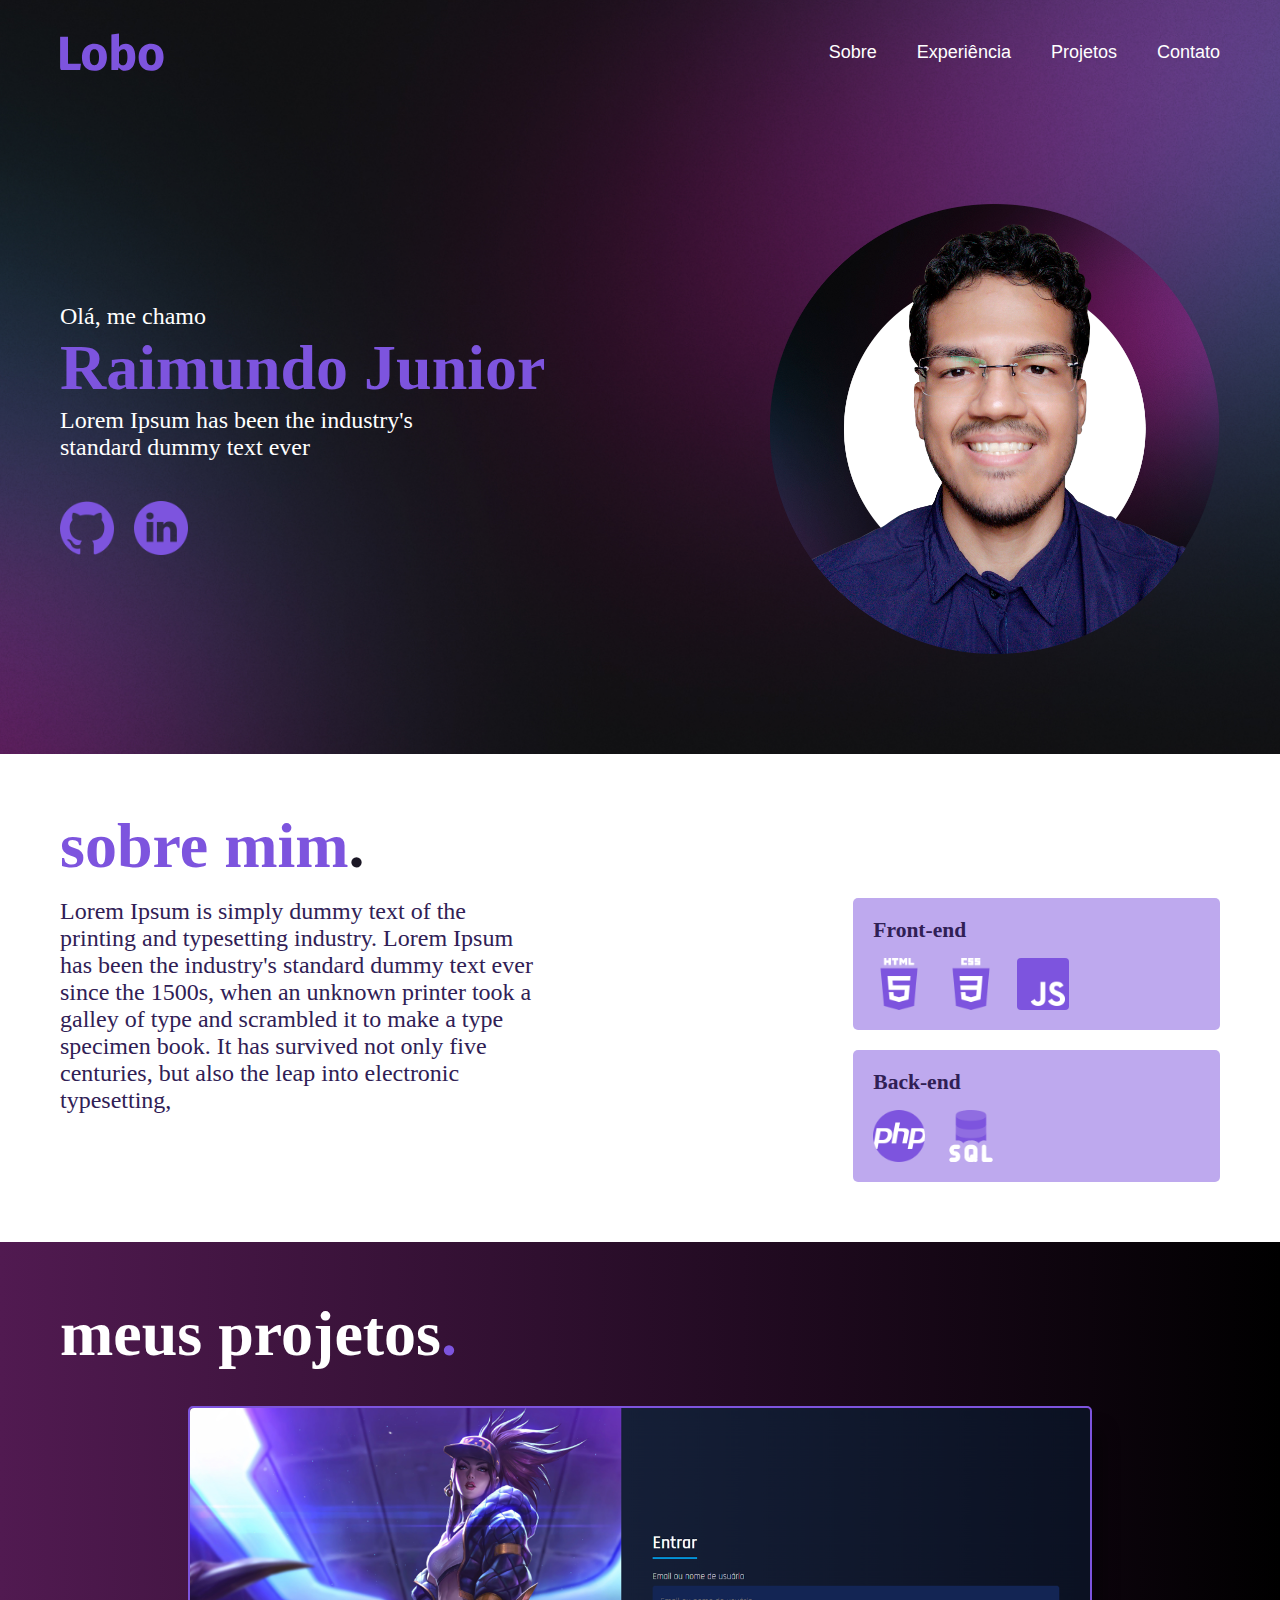
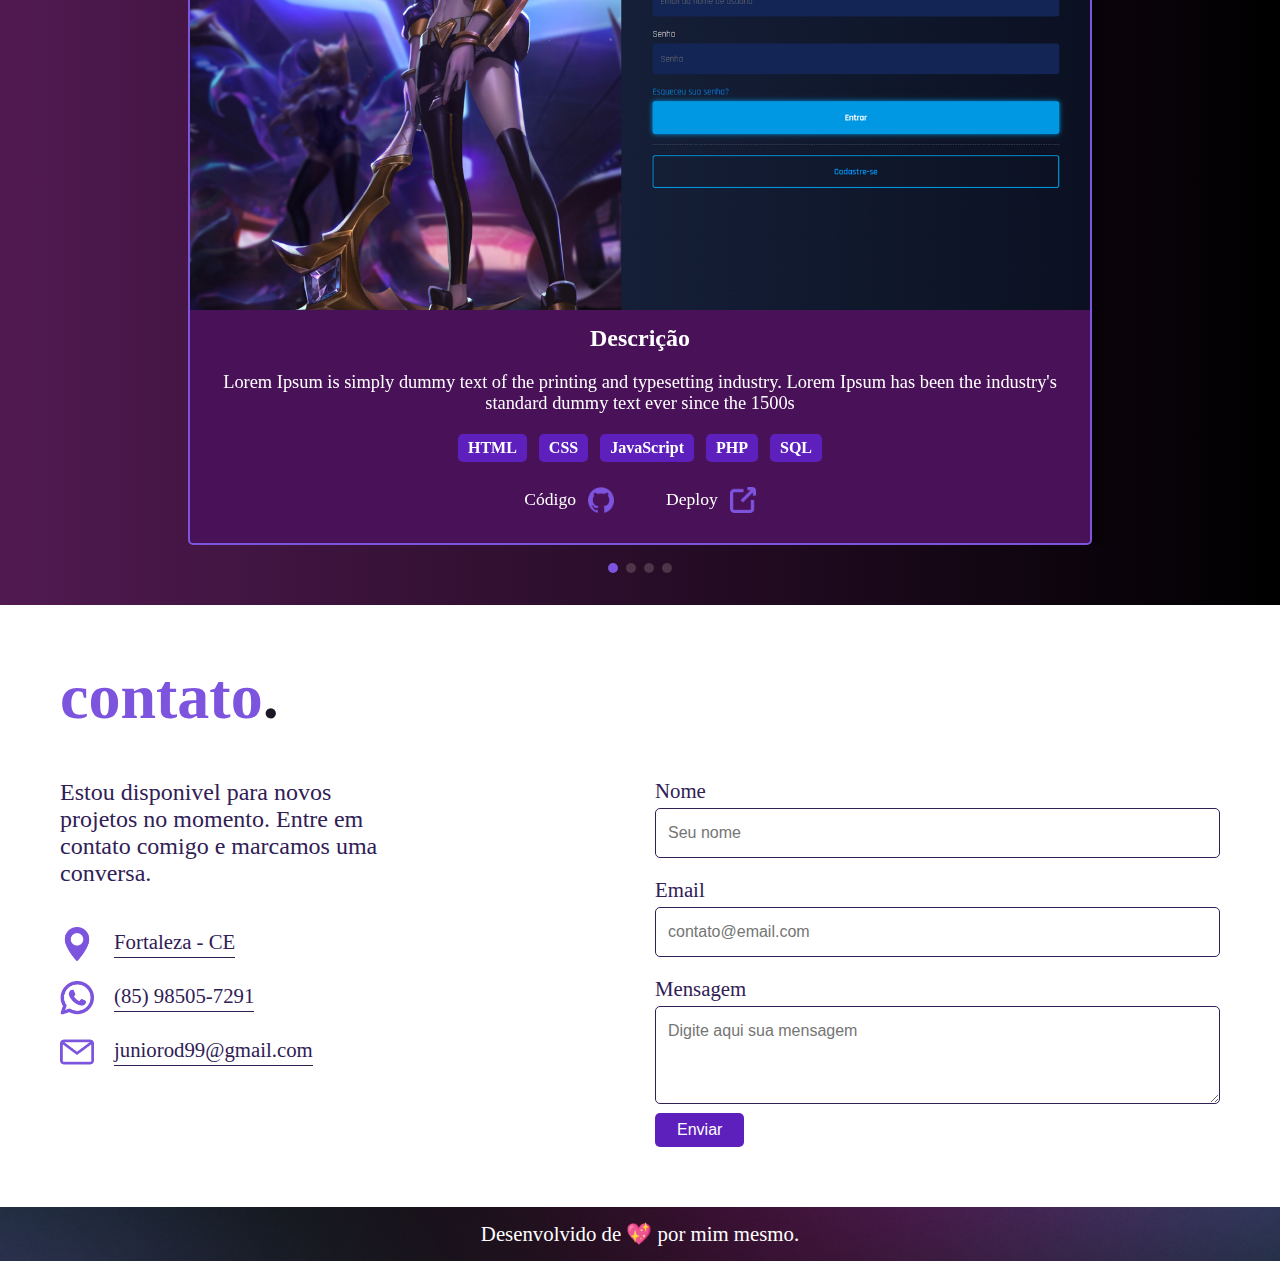
==== index.html @ 6e2a5b80 "Adicionado footer." ====
<!DOCTYPE html>
<html lang="pt-br">

<head>
  <meta charset="UTF-8">
  <meta name="viewport" content="width=device-width, initial-scale=1.0">
  <link rel="stylesheet" href="https://unicons.iconscout.com/release/v4.0.8/css/line.css">
  <link rel="stylesheet" href="./css/swiper-bundle.min.css">
  <!-- <link rel="stylesheet" href="https://cdn.jsdelivr.net/npm/swiper@10/swiper-bundle.min.css" /> -->

  <link rel="stylesheet" href="./css/style.css">
  <title>Portfólio - Raimundo Junior</title>
</head>

<body>
  <div class="bg">
    <header class="header-bg">
      <div class="header container">
        <a href="">
          <img src="./img/marca-roxo.svg" />
        </a>
        <nav aria-label="primaria">
          <ul class="header-menu">
            <li><a href="">Sobre</a></li>
            <li><a href="">Experiência</a></li>
            <li><a href="">Projetos</a></li>
            <li><a href="">Contato</a></li>
          </ul>
        </nav>
      </div>
    </header>

    <main class="introducao-bg">
      <div class="introducao container">
        <div class="introducao-conteudo">
          <div>
            <p class="introducao-p">Olá, me chamo</p>
            <h1 class="introducao-titulo">Raimundo Junior</h1>
            <p class="introducao-p">Lorem Ipsum has been the industry's standard dummy text ever </p>
          </div>
          <div>
            <ul class="introducao-icones">
              <li><a href=""><img src="./img/roxo/github.png"></a></li>
              <li><a href=""><img src="./img/roxo/linkedin.png"></a></li>
            </ul>
          </div>
        </div>
        <img class="introducao-foto" src="./img/perfil-roxo.png" alt="Foto Raimundo Junior">
      </div>
    </main>
  </div>

  <section class="sobre-bg">
    <div class="sobre container">

      <h2 class="sobre-titulo">sobre mim<span>.</span></h2>
      <div class="sobre-conteudo">
        <p class="sobre-texto">Lorem Ipsum is simply dummy text of the printing and typesetting industry. Lorem Ipsum has been the industry's standard dummy text ever since the 1500s, when an unknown printer took a galley of type and scrambled it to make a type specimen book. It has survived not only five centuries, but also the leap into electronic typesetting, </p>

        <ul class="sobre-tecnologias">
          <li class="tecnologia">
            <h3>Front-end</h3>
            <div class="tecnologia-icones">
              <img src="./img/roxo/html.png" alt="">
              <img src="./img/roxo/css.png" alt="">
              <img src="./img/roxo/js.png" alt="">

            </div>
          </li>

          <li class="tecnologia">
            <h3>Back-end</h3>
            <div class="tecnologia-icones">
              <img src="./img/roxo/php.png" alt="">
              <img src="./img/roxo/sql.png" alt="">
            </div>
          </li>
        </ul>
      </div>
    </div>
  </section>

  <section class="projetos-bg">
    <div class="projetos container">
      <h2 class="projetos-titulo">meus projetos<span>.</span></h2>

      <div class="card-container swiper">
        <div class="swiper-wrapper">
          <div class="card swiper-slide">
            <div class="border">
              <div class="projeto-imagem">
                <img src="./img/projetos/login2.png" alt="">
              </div>
              <div class="projeto-detalhes">
                <h3 class="projeto-descricao">Descrição</h3>
                <p class="projeto-texto">Lorem Ipsum is simply dummy text of the printing and typesetting industry. Lorem Ipsum has been the industry's standard dummy text ever since the 1500s</p>
                <div class="projeto-itens">
                  <ul class="projeto-tecnologias">
                    <li>HTML</li>
                    <li>CSS</li>
                    <li>JavaScript</li>
                    <li>PHP</li>
                    <li>SQL</li>
                  </ul>
                  <ul class="projeto-links">
                    <li><a href=""><span>Código</span><img src="./img/roxo/github.png" alt=""></a></li>
                    <li><a href=""><span>Deploy</span><img src="./img/roxo/link.png" alt=""></a></li>
                  </ul>
                </div>
              </div>
            </div>
          </div>
          <div class="card swiper-slide">
            <div class="border">
              <div class="projeto-imagem">
                <img src="./img/projetos/lista.png" alt="">
              </div>
              <div class="projeto-detalhes">
                <h3 class="projeto-descricao">Descrição</h3>
                <p class="projeto-texto">Lorem Ipsum is simply dummy text of the printing and typesetting industry. Lorem Ipsum has been the industry's standard dummy text ever since the 1500s</p>
                <div class="projeto-itens">
                  <ul class="projeto-tecnologias">
                    <li>HTML</li>
                    <li>CSS</li>
                    <li>JavaScript</li>
                    <li>PHP</li>
                    <li>SQL</li>
                  </ul>
                  <ul class="projeto-links">
                    <li><a href=""><span>Código</span><img src="./img/roxo/github.png" alt=""></a></li>
                    <li><a href=""><span>Deploy</span><img src="./img/roxo/link.png" alt=""></a></li>
                  </ul>
                </div>
              </div>
            </div>
          </div>
          <div class="card swiper-slide">
            <div class="border">
              <div class="projeto-imagem">
                <img src="./img/projetos/perfil.png" alt="">
              </div>
              <div class="projeto-detalhes">
                <h3 class="projeto-descricao">Descrição</h3>
                <p class="projeto-texto">Lorem Ipsum is simply dummy text of the printing and typesetting industry. Lorem Ipsum has been the industry's standard dummy text ever since the 1500s</p>
                <div class="projeto-itens">
                  <ul class="projeto-tecnologias">
                    <li>HTML</li>
                    <li>CSS</li>
                    <li>JavaScript</li>
                    <li>PHP</li>
                    <li>SQL</li>
                  </ul>
                  <ul class="projeto-links">
                    <li><a href=""><span>Código</span><img src="./img/roxo/github.png" alt=""></a></li>
                    <li><a href=""><span>Deploy</span><img src="./img/roxo/link.png" alt=""></a></li>
                  </ul>
                </div>
              </div>
            </div>
          </div>
          <div class="card swiper-slide">
            <div class="border">
              <div class="projeto-imagem">
                <img src="./img/projetos/login2.png" alt="">
              </div>
              <div class="projeto-detalhes">
                <h3 class="projeto-descricao">Descrição</h3>
                <p class="projeto-texto">Lorem Ipsum is simply dummy text of the printing and typesetting industry. Lorem Ipsum has been the industry's standard dummy text ever since the 1500s</p>
                <div class="projeto-itens">
                  <ul class="projeto-tecnologias">
                    <li>HTML</li>
                    <li>CSS</li>
                    <li>JavaScript</li>
                    <li>PHP</li>
                    <li>SQL</li>
                  </ul>
                  <ul class="projeto-links">
                    <li><a href=""><span>Código</span><img src="./img/roxo/github.png" alt=""></a></li>
                    <li><a href=""><span>Deploy</span><img src="./img/roxo/link.png" alt=""></a></li>
                  </ul>
                </div>
              </div>
            </div>
          </div>
        </div>

        <div class="swiper-pagination"></div>
        <div class="swiper-button-prev">
          <i class="uil uil-angle-left-b swiper-icon"></i>
        </div>
        <div class="swiper-button-next">
          <i class="uil uil-angle-right-b swiper-icon"></i>
        </div>
      </div>
    </div>
  </section>

  <section class="contato-bg">
    <div class="contato container">
      <h2 class="contato-titulo col-2">contato<span>.</span></h2>
      <div class="contato-info">
        <p class="contato-texto">Estou disponivel para novos projetos no momento. Entre em contato comigo e marcamos uma conversa.</p>

        <ul class="contato-lista">
          <li><img src="./img/roxo/pin.png" alt=""><span>Fortaleza - CE</span></li>
          <li><img src="./img/roxo/whatsapp.png" alt=""><span>(85) 98505-7291</span></li>
          <li><img src="./img/roxo/email.png" alt=""><span>juniorod99@gmail.com</span></li>
        </ul>
      </div>
      <div class="contato-form">
        <form class="form" action="">
          <div>
            <label for="nome">Nome</label>
            <input type="text" name="nome" id="nome" placeholder="Seu nome">
          </div>
          <div>
            <label for="email">Email</label>
            <input type="text" name="email" id="email" placeholder="contato@email.com">
          </div>
          <div>
            <label for="mensagem">Mensagem</label>
            <textarea rows="3" type="text" name="mensagem" id="mensagem" placeholder="Digite aqui sua mensagem"></textarea>
          </div>
          <button class="botao">Enviar <i class="button-icon uil uil-arrow-right"></i></button>
        </form>
      </div>
    </div>
  </section>

  <footer class="bg">
    <section class="footer container">
      <p>Desenvolvido de 💖 por mim mesmo.</p>
    </section>

  </footer>

  <!-- <script src="./js/swiper-bundle.min.js"></script> -->
  <script src="https://cdn.jsdelivr.net/npm/swiper@10/swiper-bundle.min.js"></script>
  <script src="./js/script.js"></script>
</body>

</html>
---- css/style.css ----
/* Global */
@import "./global.css";

/* Utilidades */
@import "./componentes.css";

/* Header */
@import "./header.css";

/* Introducao */
@import "./introducao.css";

/* Sobre */
@import "./sobre.css";

/* Projetos */
@import "./projetos.css";

/* Experiencia */
@import "./experiencia.css";

/* Contato */
@import "./contato.css";

/* Footer */
@import "./footer.css";
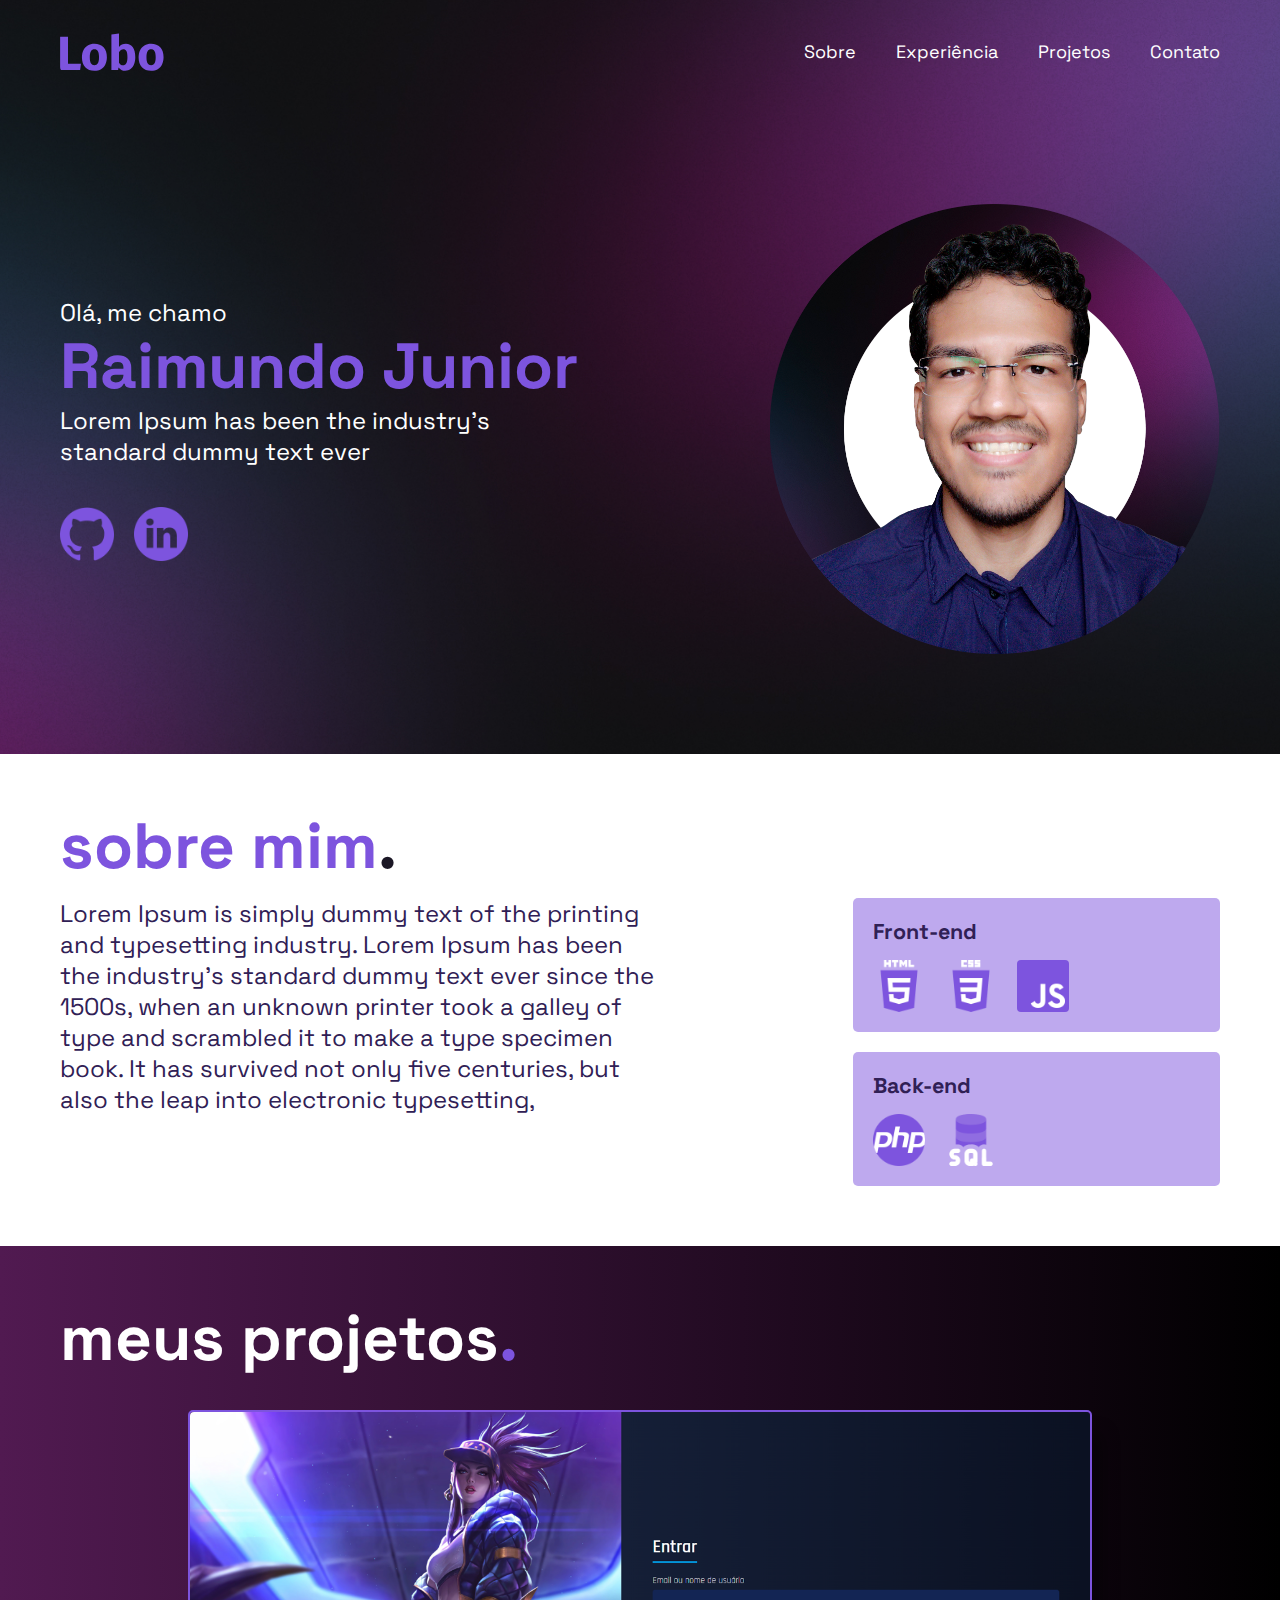
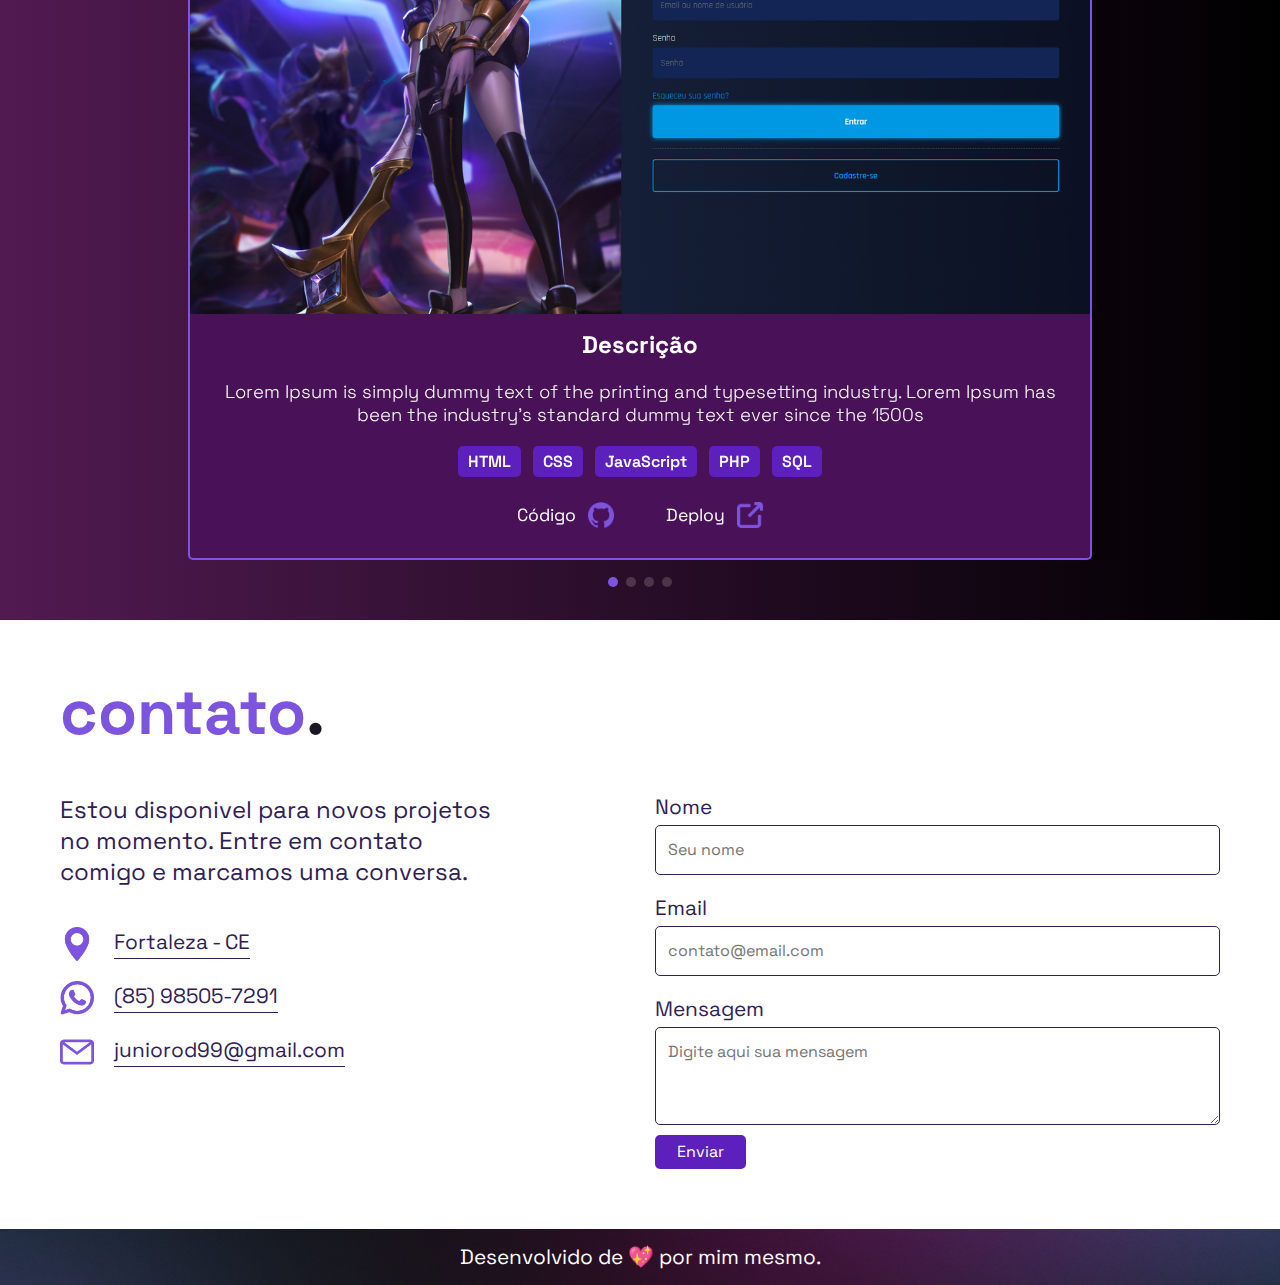
==== commit 06cf9389: "Adicionando fonte." ====
--- a/index.html
+++ b/index.html
@@ -4,6 +4,9 @@
 <head>
   <meta charset="UTF-8">
   <meta name="viewport" content="width=device-width, initial-scale=1.0">
+  <link rel="preconnect" href="https://fonts.googleapis.com">
+  <link rel="preconnect" href="https://fonts.gstatic.com" crossorigin>
+  <link href="https://fonts.googleapis.com/css2?family=Space+Grotesk:wght@400;600&display=swap" rel="stylesheet">
   <link rel="stylesheet" href="https://unicons.iconscout.com/release/v4.0.8/css/line.css">
   <link rel="stylesheet" href="./css/swiper-bundle.min.css">
   <!-- <link rel="stylesheet" href="https://cdn.jsdelivr.net/npm/swiper@10/swiper-bundle.min.css" /> -->
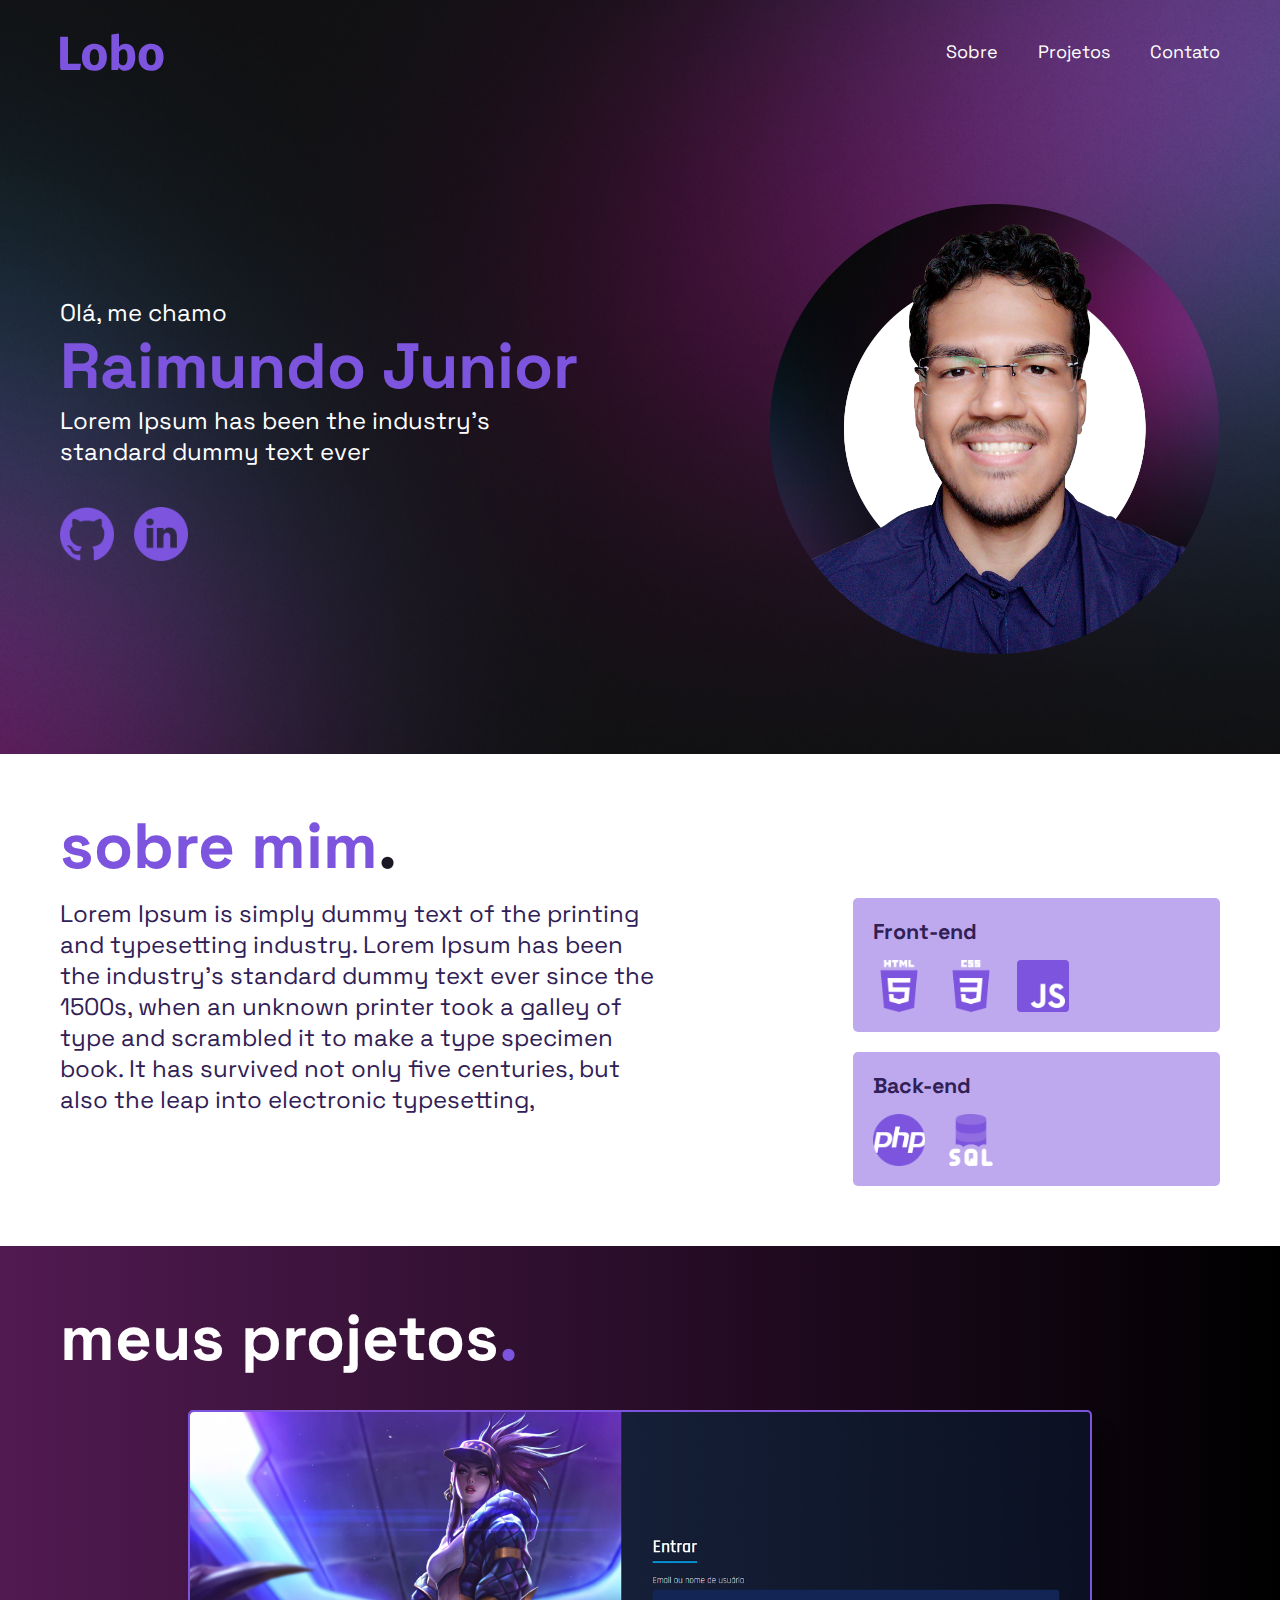
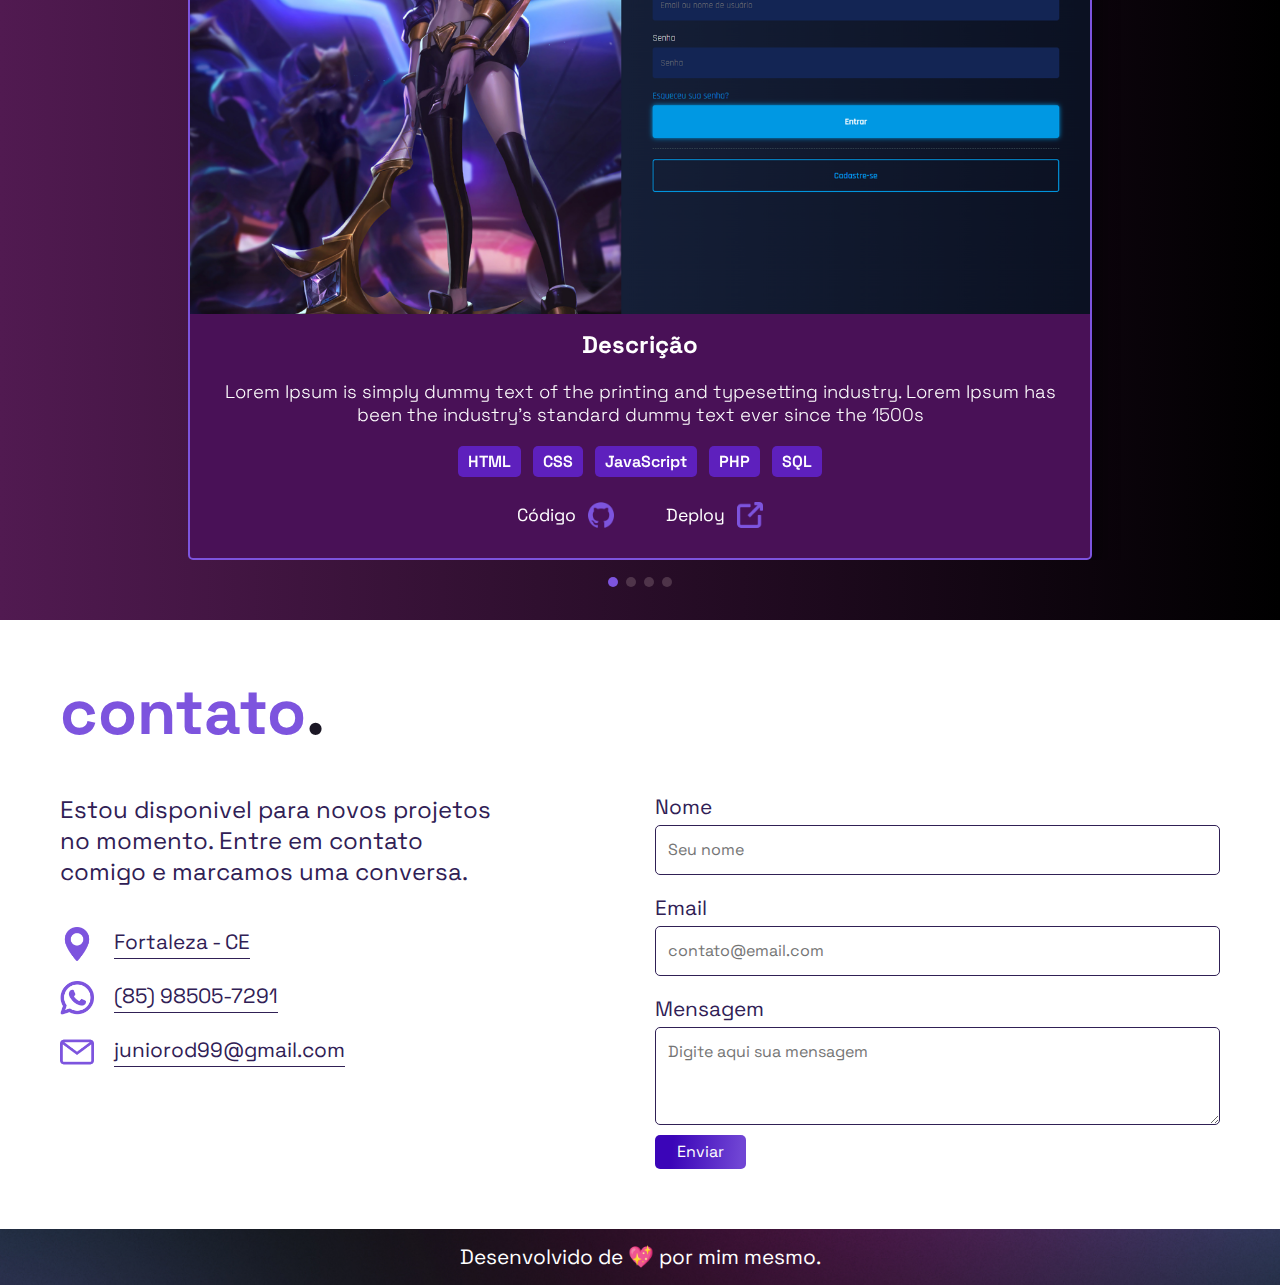
==== commit b89f67e9: "Adicionado menu mobile." ====
--- a/index.html
+++ b/index.html
@@ -22,10 +22,12 @@
         <a href="">
           <img src="./img/marca-roxo.svg" />
         </a>
-        <nav aria-label="primaria">
-          <ul class="header-menu">
+        <nav id="nav" aria-label="primaria">
+          <button aria-label="Abrir Menu" id="btn-mobile" aria-haspopup="true" aria-controls="header-menu" aria-expanded="false">
+            <span id="hamburguer"></span>
+          </button>
+          <ul class="header-menu" role="menu">
             <li><a href="">Sobre</a></li>
-            <li><a href="">Experiência</a></li>
             <li><a href="">Projetos</a></li>
             <li><a href="">Contato</a></li>
           </ul>
@@ -240,6 +242,7 @@
   <!-- <script src="./js/swiper-bundle.min.js"></script> -->
   <script src="https://cdn.jsdelivr.net/npm/swiper@10/swiper-bundle.min.js"></script>
   <script src="./js/script.js"></script>
+  <script src="./js/menu.js"></script>
 </body>
 
 </html>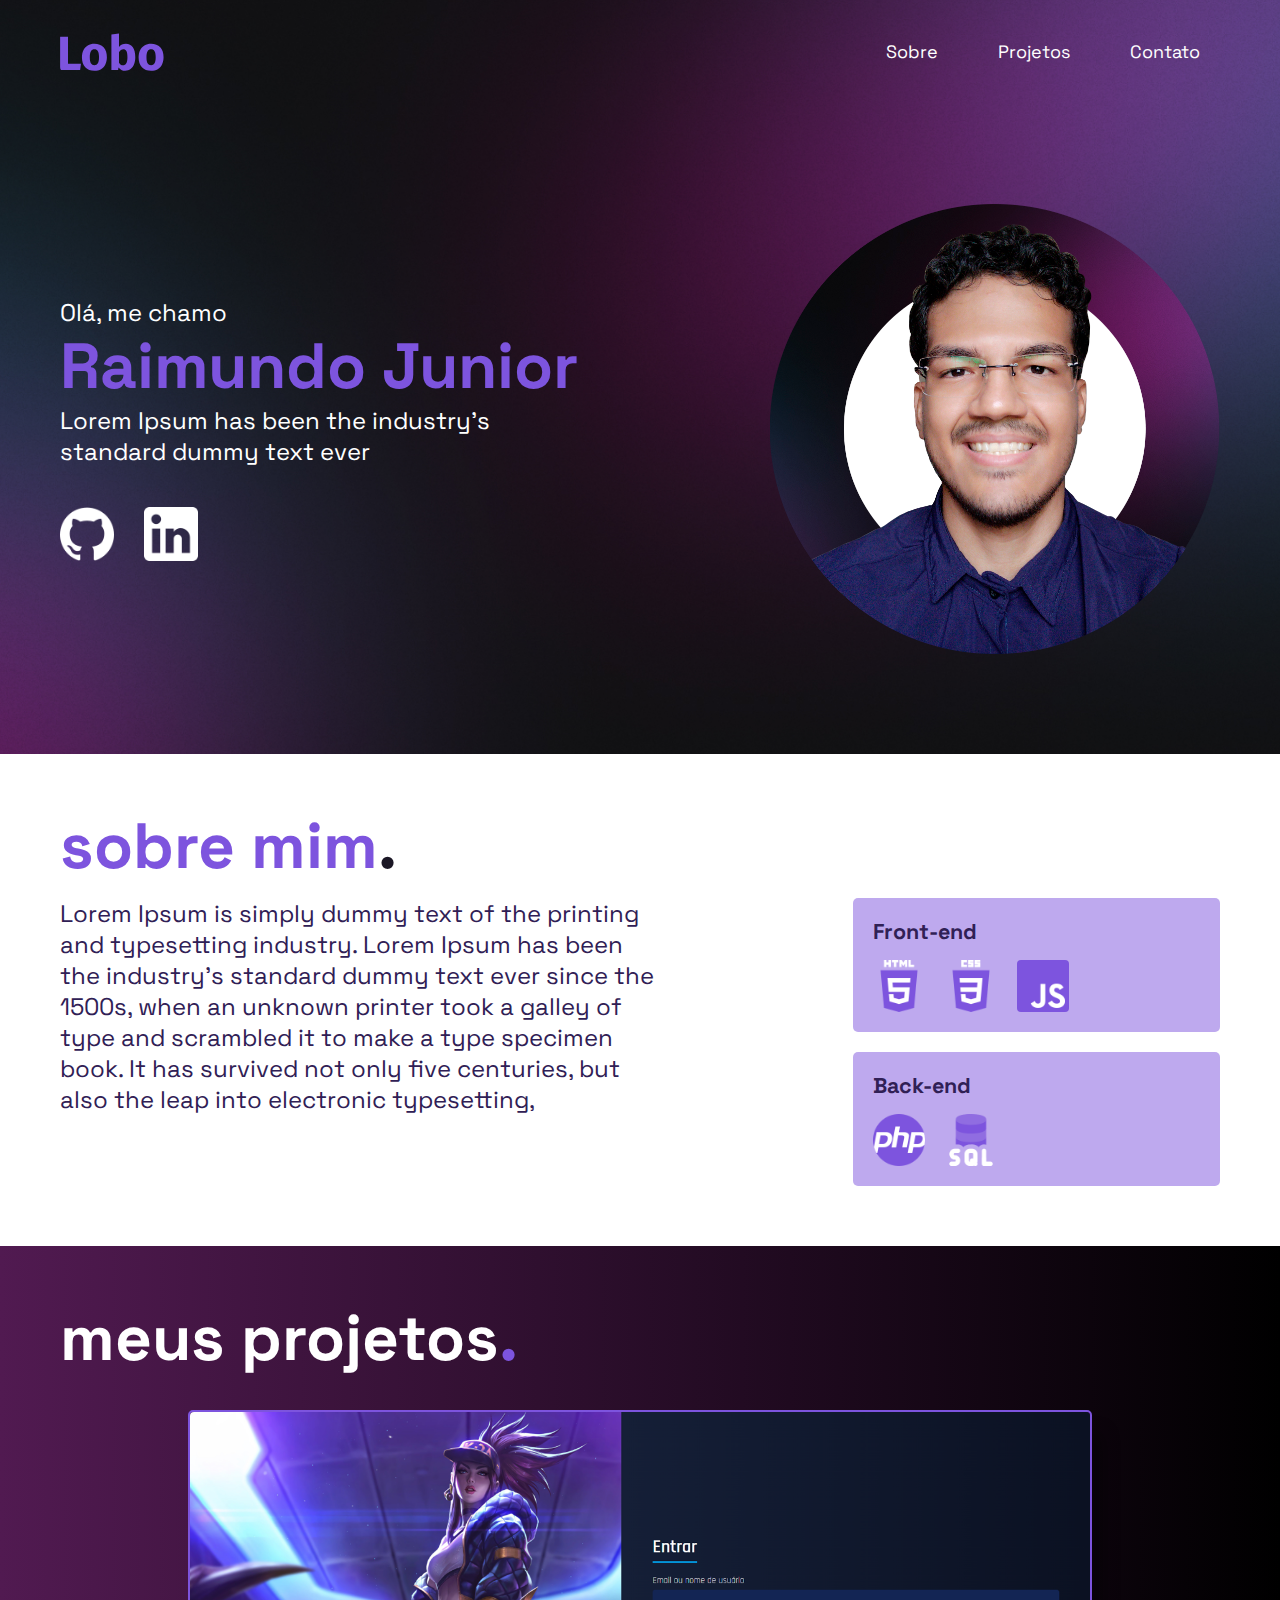
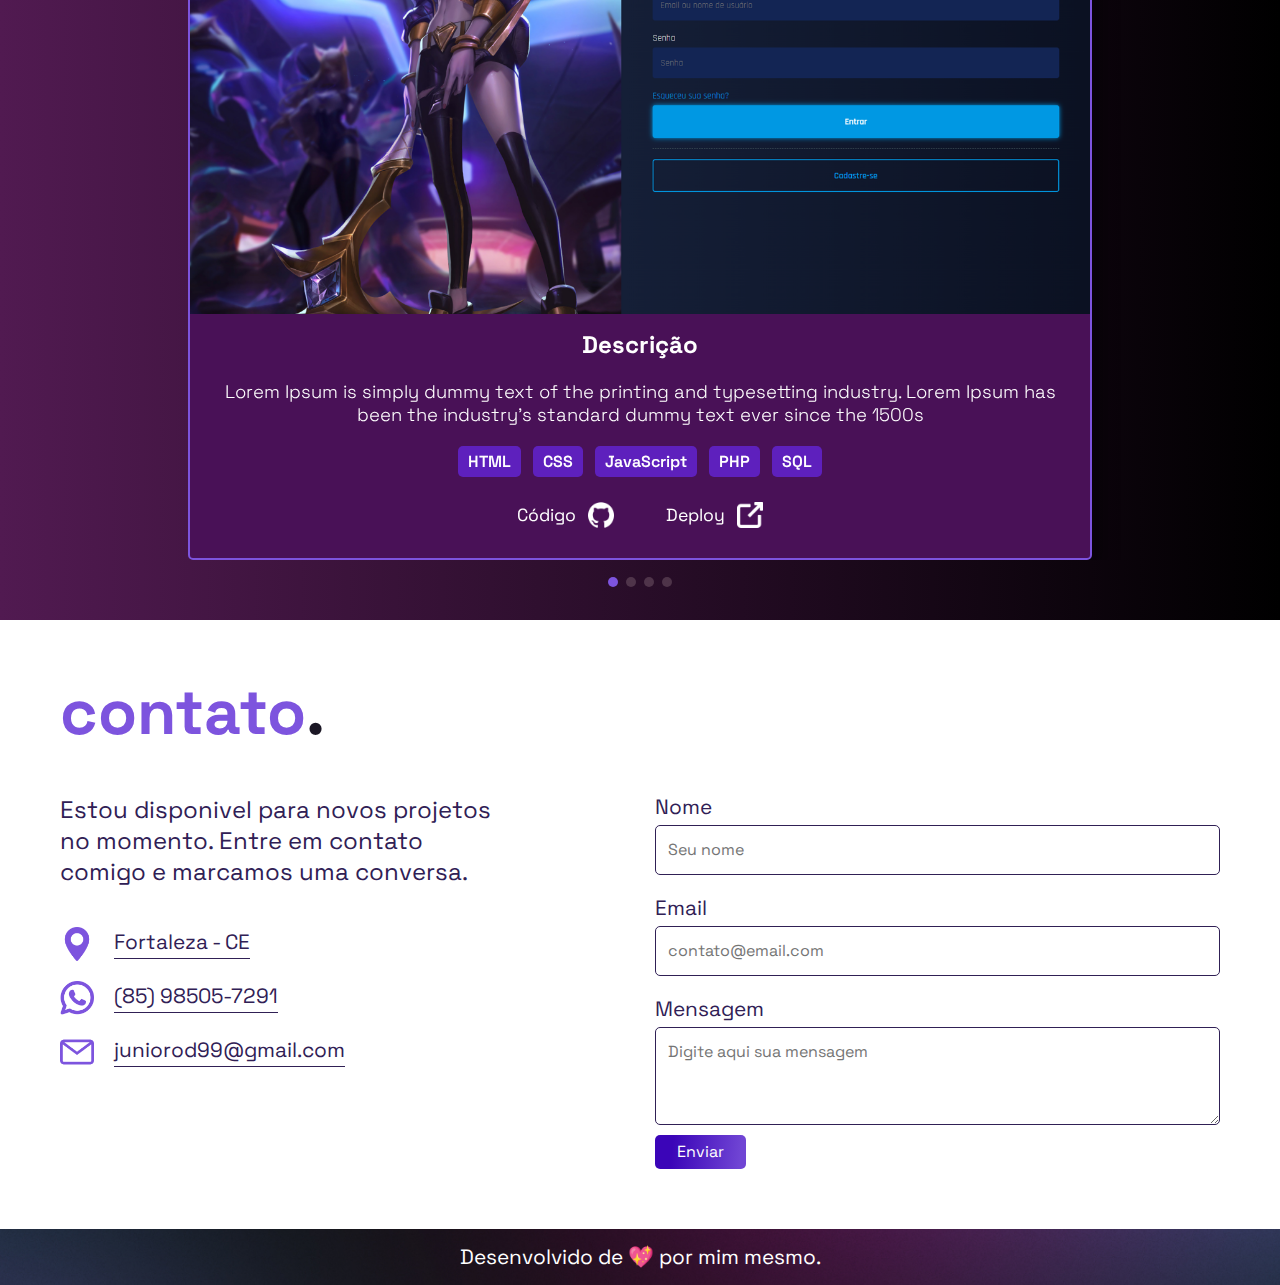
==== commit 7f21e821: "Formulario de contato funcionando." ====
--- a/index.html
+++ b/index.html
@@ -4,10 +4,12 @@
 <head>
   <meta charset="UTF-8">
   <meta name="viewport" content="width=device-width, initial-scale=1.0">
+  <meta name="description" content="Desenvolvedor Front End. Localizado em Fortaleza - Ceará">
   <link rel="preconnect" href="https://fonts.googleapis.com">
   <link rel="preconnect" href="https://fonts.gstatic.com" crossorigin>
   <link href="https://fonts.googleapis.com/css2?family=Space+Grotesk:wght@400;600&display=swap" rel="stylesheet">
   <link rel="stylesheet" href="https://unicons.iconscout.com/release/v4.0.8/css/line.css">
+  <link rel="stylesheet" href="https://cdnjs.cloudflare.com/ajax/libs/animate.css/4.1.1/animate.min.css" />
   <link rel="stylesheet" href="./css/swiper-bundle.min.css">
   <!-- <link rel="stylesheet" href="https://cdn.jsdelivr.net/npm/swiper@10/swiper-bundle.min.css" /> -->
 
@@ -16,20 +18,22 @@
 </head>
 
 <body>
+  <button id="back-to-top"><i class="uil uil-arrow-circle-up"></i></button>
+
   <div class="bg">
     <header class="header-bg">
       <div class="header container">
-        <a href="">
-          <img src="./img/marca-roxo.svg" />
+        <a href="#">
+          <img src="./img/marca-roxo.svg" alt="Logo" />
         </a>
         <nav id="nav" aria-label="primaria">
           <button aria-label="Abrir Menu" id="btn-mobile" aria-haspopup="true" aria-controls="header-menu" aria-expanded="false">
             <span id="hamburguer"></span>
           </button>
           <ul class="header-menu" role="menu">
-            <li><a href="">Sobre</a></li>
-            <li><a href="">Projetos</a></li>
-            <li><a href="">Contato</a></li>
+            <li><a href="#sobre">Sobre</a></li>
+            <li><a href="#projetos">Projetos</a></li>
+            <li><a href="#contato">Contato</a></li>
           </ul>
         </nav>
       </div>
@@ -39,23 +43,25 @@
       <div class="introducao container">
         <div class="introducao-conteudo">
           <div>
-            <p class="introducao-p">Olá, me chamo</p>
-            <h1 class="introducao-titulo">Raimundo Junior</h1>
-            <p class="introducao-p">Lorem Ipsum has been the industry's standard dummy text ever </p>
+            <p class="introducao-p animate__animated animate__fadeInLeft">Olá, me chamo</p>
+            <h1 class="introducao-titulo animate__animated animate__fadeInLeft animate__delay-2s">Raimundo Junior</h1>
+            <p class="introducao-p animate__animated animate__fadeInLeft animate__delay-4s">Lorem Ipsum has been the industry's standard dummy text ever </p>
           </div>
           <div>
             <ul class="introducao-icones">
-              <li><a href=""><img src="./img/roxo/github.png"></a></li>
-              <li><a href=""><img src="./img/roxo/linkedin.png"></a></li>
+              <li><a href="https://github.com/juniorod99" target="_blank"><img src="./img/sociais/github.png" alt="Github"></a></li>
+              <li><a href="https://www.linkedin.com/in/raimundojunior99/" target="_blank"><img src="./img/sociais/linkedin-quad.png" alt="LinkedIn"></a></li>
             </ul>
           </div>
         </div>
-        <img class="introducao-foto" src="./img/perfil-roxo.png" alt="Foto Raimundo Junior">
+        <div>
+          <img class="introducao-foto introducao-p animate__animated animate__fadeInRight animate__delay-2s" src="./img/perfil-roxo.png" alt="Foto Raimundo Junior">
+        </div>
       </div>
     </main>
   </div>
 
-  <section class="sobre-bg">
+  <section id="sobre" class="sobre-bg">
     <div class="sobre container">
 
       <h2 class="sobre-titulo">sobre mim<span>.</span></h2>
@@ -85,7 +91,7 @@
     </div>
   </section>
 
-  <section class="projetos-bg">
+  <section id="projetos" class="projetos-bg">
     <div class="projetos container">
       <h2 class="projetos-titulo">meus projetos<span>.</span></h2>
 
@@ -108,8 +114,8 @@
                     <li>SQL</li>
                   </ul>
                   <ul class="projeto-links">
-                    <li><a href=""><span>Código</span><img src="./img/roxo/github.png" alt=""></a></li>
-                    <li><a href=""><span>Deploy</span><img src="./img/roxo/link.png" alt=""></a></li>
+                    <li><a href="#"><span>Código</span><img src="./img/sociais/github.png" alt=""></a></li>
+                    <li><a href="#"><span>Deploy</span><img src="./img/roxo/link-branco.png" alt=""></a></li>
                   </ul>
                 </div>
               </div>
@@ -132,8 +138,8 @@
                     <li>SQL</li>
                   </ul>
                   <ul class="projeto-links">
-                    <li><a href=""><span>Código</span><img src="./img/roxo/github.png" alt=""></a></li>
-                    <li><a href=""><span>Deploy</span><img src="./img/roxo/link.png" alt=""></a></li>
+                    <li><a href="#"><span>Código</span><img src="./img/sociais/github.png" alt=""></a></li>
+                    <li><a href="#"><span>Deploy</span><img src="./img/roxo/link-branco.png" alt=""></a></li>
                   </ul>
                 </div>
               </div>
@@ -156,8 +162,8 @@
                     <li>SQL</li>
                   </ul>
                   <ul class="projeto-links">
-                    <li><a href=""><span>Código</span><img src="./img/roxo/github.png" alt=""></a></li>
-                    <li><a href=""><span>Deploy</span><img src="./img/roxo/link.png" alt=""></a></li>
+                    <li><a href="#"><span>Código</span><img src="./img/sociais/github.png" alt=""></a></li>
+                    <li><a href="#"><span>Deploy</span><img src="./img/roxo/link-branco.png" alt=""></a></li>
                   </ul>
                 </div>
               </div>
@@ -180,8 +186,8 @@
                     <li>SQL</li>
                   </ul>
                   <ul class="projeto-links">
-                    <li><a href=""><span>Código</span><img src="./img/roxo/github.png" alt=""></a></li>
-                    <li><a href=""><span>Deploy</span><img src="./img/roxo/link.png" alt=""></a></li>
+                    <li><a href="#"><span>Código</span><img src="./img/sociais/github.png" alt=""></a></li>
+                    <li><a href="#"><span>Deploy</span><img src="./img/roxo/link-branco.png" alt=""></a></li>
                   </ul>
                 </div>
               </div>
@@ -200,7 +206,7 @@
     </div>
   </section>
 
-  <section class="contato-bg">
+  <section id="contato" class="contato-bg">
     <div class="contato container">
       <h2 class="contato-titulo col-2">contato<span>.</span></h2>
       <div class="contato-info">
@@ -213,18 +219,19 @@
         </ul>
       </div>
       <div class="contato-form">
-        <form class="form" action="">
+        <form class="form" action="https://formsubmit.co/juniorod99@gmail.com" method="POST">
+          <input type="hidden" name="_next" value="http://127.0.0.1:5500/thanks.html">
           <div>
             <label for="nome">Nome</label>
-            <input type="text" name="nome" id="nome" placeholder="Seu nome">
+            <input type="text" name="nome" id="nome" placeholder="Seu nome" required>
           </div>
           <div>
             <label for="email">Email</label>
-            <input type="text" name="email" id="email" placeholder="contato@email.com">
+            <input type="text" name="email" id="email" placeholder="contato@email.com" required>
           </div>
           <div>
             <label for="mensagem">Mensagem</label>
-            <textarea rows="3" type="text" name="mensagem" id="mensagem" placeholder="Digite aqui sua mensagem"></textarea>
+            <textarea rows="3" type="text" name="mensagem" id="mensagem" placeholder="Digite aqui sua mensagem" required></textarea>
           </div>
           <button class="botao">Enviar <i class="button-icon uil uil-arrow-right"></i></button>
         </form>
@@ -243,6 +250,7 @@
   <script src="https://cdn.jsdelivr.net/npm/swiper@10/swiper-bundle.min.js"></script>
   <script src="./js/script.js"></script>
   <script src="./js/menu.js"></script>
+  <script src="./js/backButton.js"></script>
 </body>
 
 </html>--- a/css/style.css
+++ b/css/style.css
@@ -24,3 +24,6 @@
 
 /* Footer */
 @import "./footer.css";
+
+/* Página Agradecimento */
+@import "./agradecimento.css";
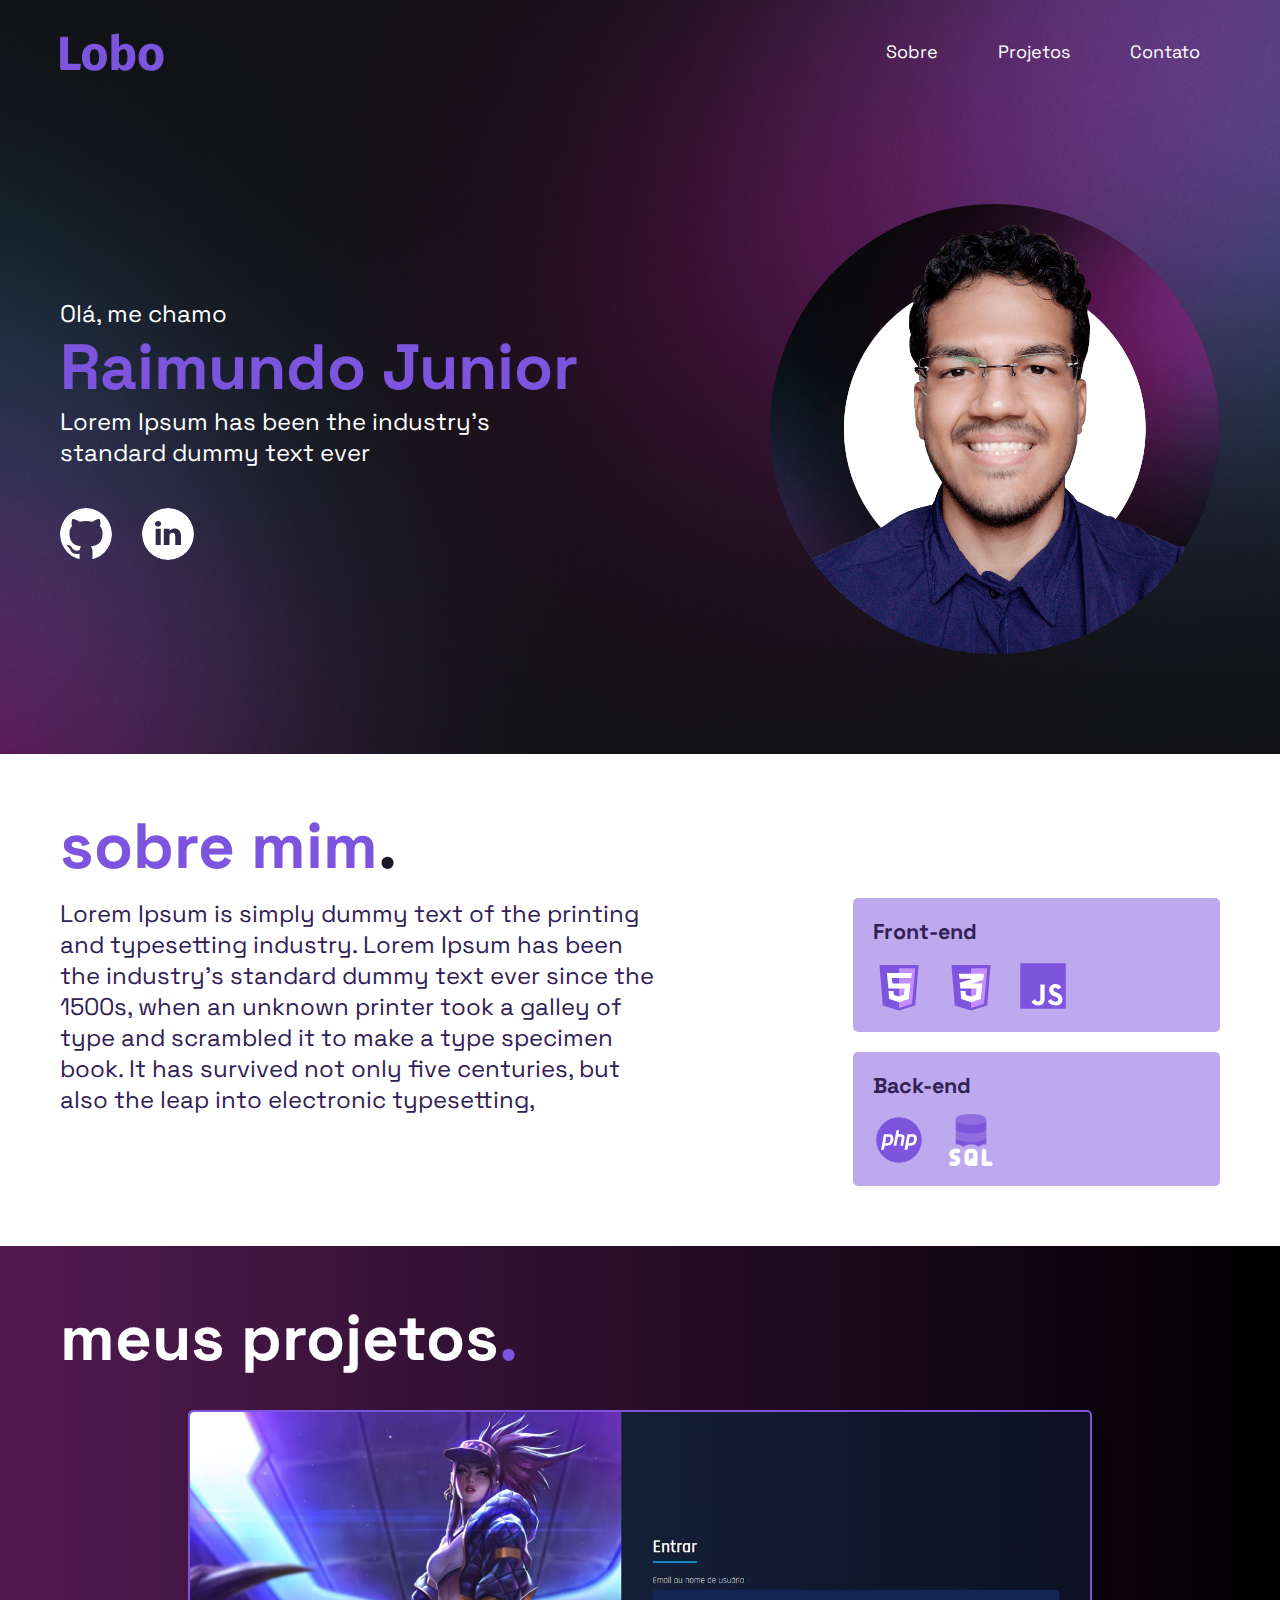
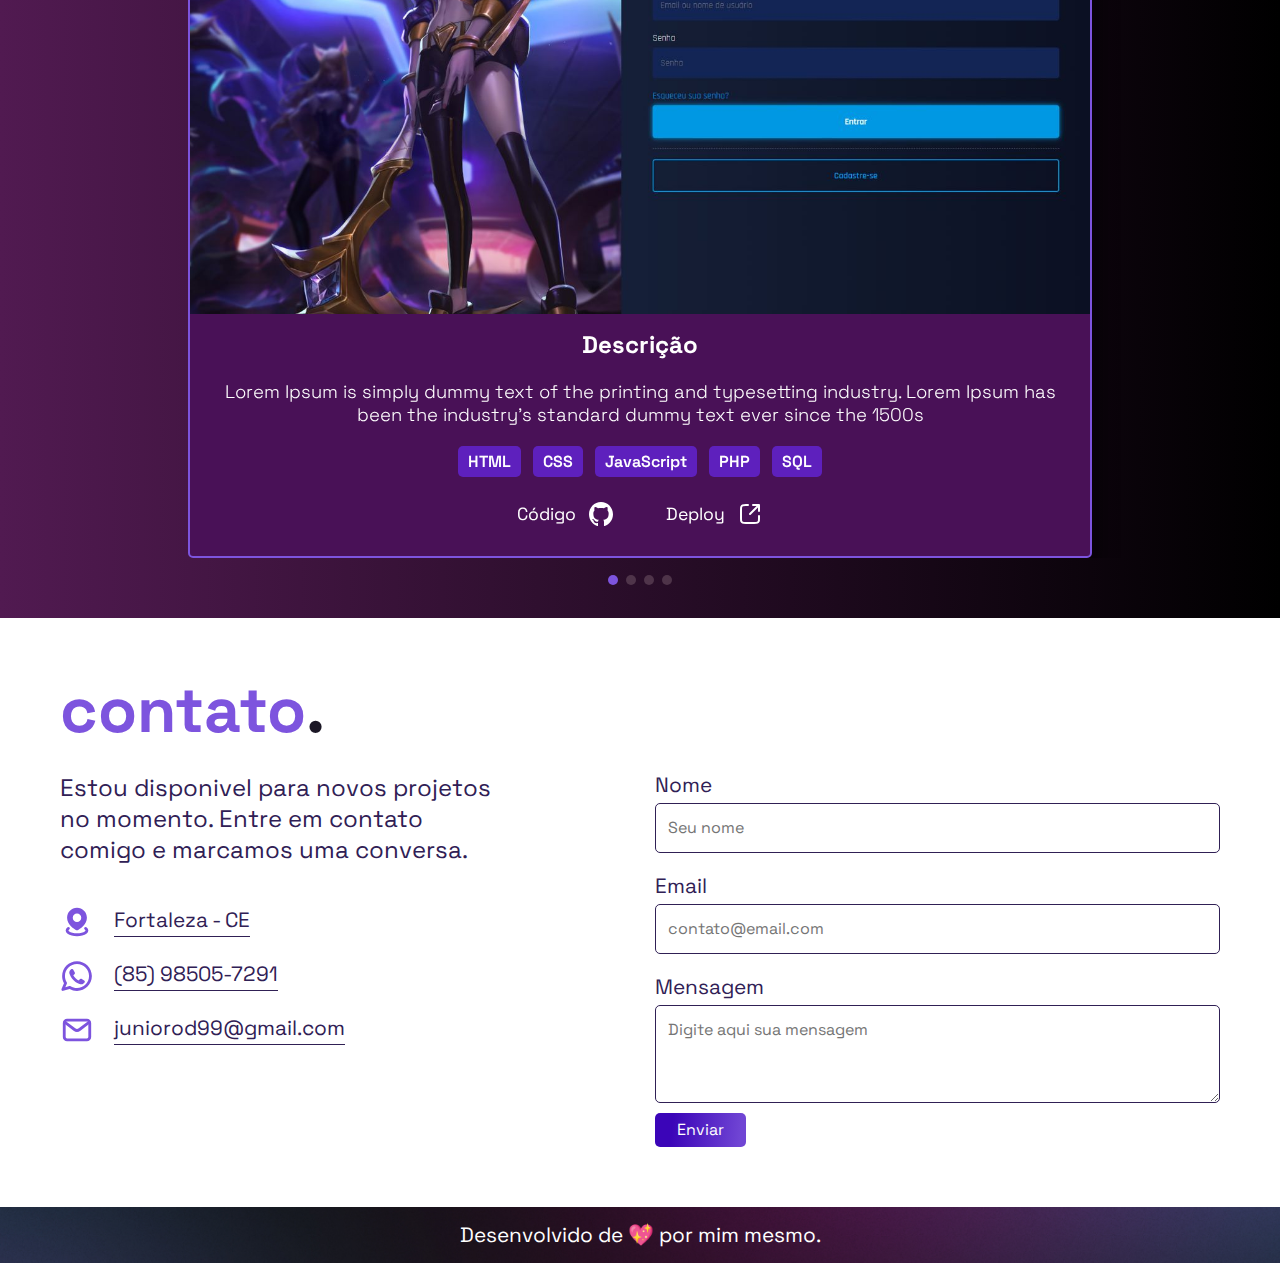
==== commit 9ad6e67e: "Melhando performance do projeto" ====
--- a/index.html
+++ b/index.html
@@ -12,7 +12,7 @@
   <link rel="stylesheet" href="https://cdnjs.cloudflare.com/ajax/libs/animate.css/4.1.1/animate.min.css" />
   <link rel="stylesheet" href="./css/swiper-bundle.min.css">
   <!-- <link rel="stylesheet" href="https://cdn.jsdelivr.net/npm/swiper@10/swiper-bundle.min.css" /> -->
-
+  <link rel="preload" href="./css/style.css" as="style">
   <link rel="stylesheet" href="./css/style.css">
   <title>Portfólio - Raimundo Junior</title>
 </head>
@@ -48,14 +48,14 @@
             <p class="introducao-p animate__animated animate__fadeInLeft animate__delay-4s">Lorem Ipsum has been the industry's standard dummy text ever </p>
           </div>
           <div>
-            <ul class="introducao-icones">
-              <li><a href="https://github.com/juniorod99" target="_blank"><img src="./img/sociais/github.png" alt="Github"></a></li>
-              <li><a href="https://www.linkedin.com/in/raimundojunior99/" target="_blank"><img src="./img/sociais/linkedin-quad.png" alt="LinkedIn"></a></li>
+            <ul class="introducao-icones animate__animated animate__fadeInLeft animate__delay-4s">
+              <li><a href="https://github.com/juniorod99" target="_blank"><img src="./img/sociais/github.svg" width="52" height="52" alt="Github"></a></li>
+              <li><a href="https://www.linkedin.com/in/raimundojunior99/" target="_blank"><img src="./img/sociais/linkedin.svg" width="52" height="52" alt="LinkedIn"></a></li>
             </ul>
           </div>
         </div>
         <div>
-          <img class="introducao-foto introducao-p animate__animated animate__fadeInRight animate__delay-2s" src="./img/perfil-roxo.png" alt="Foto Raimundo Junior">
+          <img class="introducao-foto introducao-p animate__animated animate__fadeInRight animate__delay-2s" src="./img/perfil-circulo.png" alt="Foto Raimundo Junior">
         </div>
       </div>
     </main>
@@ -72,9 +72,9 @@
           <li class="tecnologia">
             <h3>Front-end</h3>
             <div class="tecnologia-icones">
-              <img src="./img/roxo/html.png" alt="">
-              <img src="./img/roxo/css.png" alt="">
-              <img src="./img/roxo/js.png" alt="">
+              <img src="./img/icones/html.svg" width="52" height="52" alt="HTML">
+              <img src="./img/icones/css.svg" width="52" height="52" alt="CSS">
+              <img src="./img/icones/js.svg" width="52" height="52" alt="JavaScript">
 
             </div>
           </li>
@@ -82,8 +82,8 @@
           <li class="tecnologia">
             <h3>Back-end</h3>
             <div class="tecnologia-icones">
-              <img src="./img/roxo/php.png" alt="">
-              <img src="./img/roxo/sql.png" alt="">
+              <img src="./img/icones/php.svg" width="52" height="52" alt="PHP">
+              <img src="./img/icones/sql.png" width="52" height="52" alt="SQL">
             </div>
           </li>
         </ul>
@@ -100,6 +100,78 @@
           <div class="card swiper-slide">
             <div class="border">
               <div class="projeto-imagem">
+                <img src="./img/projetos/login2.png" width="1447" height="806" alt="">
+              </div>
+              <div class="projeto-detalhes">
+                <h3 class="projeto-descricao">Descrição</h3>
+                <p class="projeto-texto">Lorem Ipsum is simply dummy text of the printing and typesetting industry. Lorem Ipsum has been the industry's standard dummy text ever since the 1500s</p>
+                <div class="projeto-itens">
+                  <ul class="projeto-tecnologias">
+                    <li>HTML</li>
+                    <li>CSS</li>
+                    <li>JavaScript</li>
+                    <li>PHP</li>
+                    <li>SQL</li>
+                  </ul>
+                  <ul class="projeto-links">
+                    <li><a href="#"><span>Código</span><img src="./img/sociais/github.svg" width="24" height="24" alt=""></a></li>
+                    <li><a href="#"><span>Deploy</span><img src="./img/icones/link.svg" width="24" height="24" alt=""></a></li>
+                  </ul>
+                </div>
+              </div>
+            </div>
+          </div>
+          <div class="card swiper-slide">
+            <div class="border">
+              <div class="projeto-imagem">
+                <img src="./img/projetos/lista.png" width="1449" height="805" alt="">
+              </div>
+              <div class="projeto-detalhes">
+                <h3 class="projeto-descricao">Descrição</h3>
+                <p class="projeto-texto">Lorem Ipsum is simply dummy text of the printing and typesetting industry. Lorem Ipsum has been the industry's standard dummy text ever since the 1500s</p>
+                <div class="projeto-itens">
+                  <ul class="projeto-tecnologias">
+                    <li>HTML</li>
+                    <li>CSS</li>
+                    <li>JavaScript</li>
+                    <li>PHP</li>
+                    <li>SQL</li>
+                  </ul>
+                  <ul class="projeto-links">
+                    <li><a href="#"><span>Código</span><img src="./img/sociais/github.svg" width="24" height="24" alt=""></a></li>
+                    <li><a href="#"><span>Deploy</span><img src="./img/icones/link.svg" width="24" height="24" alt=""></a></li>
+                  </ul>
+                </div>
+              </div>
+            </div>
+          </div>
+          <div class="card swiper-slide">
+            <div class="border">
+              <div class="projeto-imagem">
+                <img src="./img/projetos/perfil.png" width="1447" height="806" alt="">
+              </div>
+              <div class="projeto-detalhes">
+                <h3 class="projeto-descricao">Descrição</h3>
+                <p class="projeto-texto">Lorem Ipsum is simply dummy text of the printing and typesetting industry. Lorem Ipsum has been the industry's standard dummy text ever since the 1500s</p>
+                <div class="projeto-itens">
+                  <ul class="projeto-tecnologias">
+                    <li>HTML</li>
+                    <li>CSS</li>
+                    <li>JavaScript</li>
+                    <li>PHP</li>
+                    <li>SQL</li>
+                  </ul>
+                  <ul class="projeto-links">
+                    <li><a href="#"><span>Código</span><img src="./img/sociais/github.svg" width="24" height="24" alt=""></a></li>
+                    <li><a href="#"><span>Deploy</span><img src="./img/icones/link.svg" width="24" height="24" alt=""></a></li>
+                  </ul>
+                </div>
+              </div>
+            </div>
+          </div>
+          <div class="card swiper-slide">
+            <div class="border">
+              <div class="projeto-imagem">
                 <img src="./img/projetos/login2.png" alt="">
               </div>
               <div class="projeto-detalhes">
@@ -114,80 +186,8 @@
                     <li>SQL</li>
                   </ul>
                   <ul class="projeto-links">
-                    <li><a href="#"><span>Código</span><img src="./img/sociais/github.png" alt=""></a></li>
-                    <li><a href="#"><span>Deploy</span><img src="./img/roxo/link-branco.png" alt=""></a></li>
-                  </ul>
-                </div>
-              </div>
-            </div>
-          </div>
-          <div class="card swiper-slide">
-            <div class="border">
-              <div class="projeto-imagem">
-                <img src="./img/projetos/lista.png" alt="">
-              </div>
-              <div class="projeto-detalhes">
-                <h3 class="projeto-descricao">Descrição</h3>
-                <p class="projeto-texto">Lorem Ipsum is simply dummy text of the printing and typesetting industry. Lorem Ipsum has been the industry's standard dummy text ever since the 1500s</p>
-                <div class="projeto-itens">
-                  <ul class="projeto-tecnologias">
-                    <li>HTML</li>
-                    <li>CSS</li>
-                    <li>JavaScript</li>
-                    <li>PHP</li>
-                    <li>SQL</li>
-                  </ul>
-                  <ul class="projeto-links">
-                    <li><a href="#"><span>Código</span><img src="./img/sociais/github.png" alt=""></a></li>
-                    <li><a href="#"><span>Deploy</span><img src="./img/roxo/link-branco.png" alt=""></a></li>
-                  </ul>
-                </div>
-              </div>
-            </div>
-          </div>
-          <div class="card swiper-slide">
-            <div class="border">
-              <div class="projeto-imagem">
-                <img src="./img/projetos/perfil.png" alt="">
-              </div>
-              <div class="projeto-detalhes">
-                <h3 class="projeto-descricao">Descrição</h3>
-                <p class="projeto-texto">Lorem Ipsum is simply dummy text of the printing and typesetting industry. Lorem Ipsum has been the industry's standard dummy text ever since the 1500s</p>
-                <div class="projeto-itens">
-                  <ul class="projeto-tecnologias">
-                    <li>HTML</li>
-                    <li>CSS</li>
-                    <li>JavaScript</li>
-                    <li>PHP</li>
-                    <li>SQL</li>
-                  </ul>
-                  <ul class="projeto-links">
-                    <li><a href="#"><span>Código</span><img src="./img/sociais/github.png" alt=""></a></li>
-                    <li><a href="#"><span>Deploy</span><img src="./img/roxo/link-branco.png" alt=""></a></li>
-                  </ul>
-                </div>
-              </div>
-            </div>
-          </div>
-          <div class="card swiper-slide">
-            <div class="border">
-              <div class="projeto-imagem">
-                <img src="./img/projetos/login2.png" alt="">
-              </div>
-              <div class="projeto-detalhes">
-                <h3 class="projeto-descricao">Descrição</h3>
-                <p class="projeto-texto">Lorem Ipsum is simply dummy text of the printing and typesetting industry. Lorem Ipsum has been the industry's standard dummy text ever since the 1500s</p>
-                <div class="projeto-itens">
-                  <ul class="projeto-tecnologias">
-                    <li>HTML</li>
-                    <li>CSS</li>
-                    <li>JavaScript</li>
-                    <li>PHP</li>
-                    <li>SQL</li>
-                  </ul>
-                  <ul class="projeto-links">
-                    <li><a href="#"><span>Código</span><img src="./img/sociais/github.png" alt=""></a></li>
-                    <li><a href="#"><span>Deploy</span><img src="./img/roxo/link-branco.png" alt=""></a></li>
+                    <li><a href="#"><span>Código</span><img src="./img/sociais/github.svg" width="24" height="24" alt=""></a></li>
+                    <li><a href="#"><span>Deploy</span><img src="./img/icones/link.svg" width="24" height="24" alt=""></a></li>
                   </ul>
                 </div>
               </div>
@@ -213,14 +213,14 @@
         <p class="contato-texto">Estou disponivel para novos projetos no momento. Entre em contato comigo e marcamos uma conversa.</p>
 
         <ul class="contato-lista">
-          <li><img src="./img/roxo/pin.png" alt=""><span>Fortaleza - CE</span></li>
-          <li><img src="./img/roxo/whatsapp.png" alt=""><span>(85) 98505-7291</span></li>
-          <li><img src="./img/roxo/email.png" alt=""><span>juniorod99@gmail.com</span></li>
+          <li><img src="./img/icones/pin.svg" width="34" height="34" alt=""><span>Fortaleza - CE</span></li>
+          <li><img src="./img/icones/whatsapp.svg" width="34" height="34" alt=""><span>(85) 98505-7291</span></li>
+          <li><img src="./img/icones/email.svg" width="34" height="34" alt=""><span>juniorod99@gmail.com</span></li>
         </ul>
       </div>
       <div class="contato-form">
         <form class="form" action="https://formsubmit.co/juniorod99@gmail.com" method="POST">
-          <input type="hidden" name="_next" value="http://127.0.0.1:5500/thanks.html">
+          <input type="hidden" name="_next" value="https://juniorod99.github.io/portfolio/thanks.html">
           <div>
             <label for="nome">Nome</label>
             <input type="text" name="nome" id="nome" placeholder="Seu nome" required>
@@ -247,10 +247,10 @@
   </footer>
 
   <!-- <script src="./js/swiper-bundle.min.js"></script> -->
-  <script src="https://cdn.jsdelivr.net/npm/swiper@10/swiper-bundle.min.js"></script>
-  <script src="./js/script.js"></script>
-  <script src="./js/menu.js"></script>
-  <script src="./js/backButton.js"></script>
+  <script defer src="https://cdn.jsdelivr.net/npm/swiper@10/swiper-bundle.min.js"></script>
+  <script defer src="./js/script.js"></script>
+  <script defer src="./js/menu.js"></script>
+  <script defer src="./js/backButton.js"></script>
 </body>
 
 </html>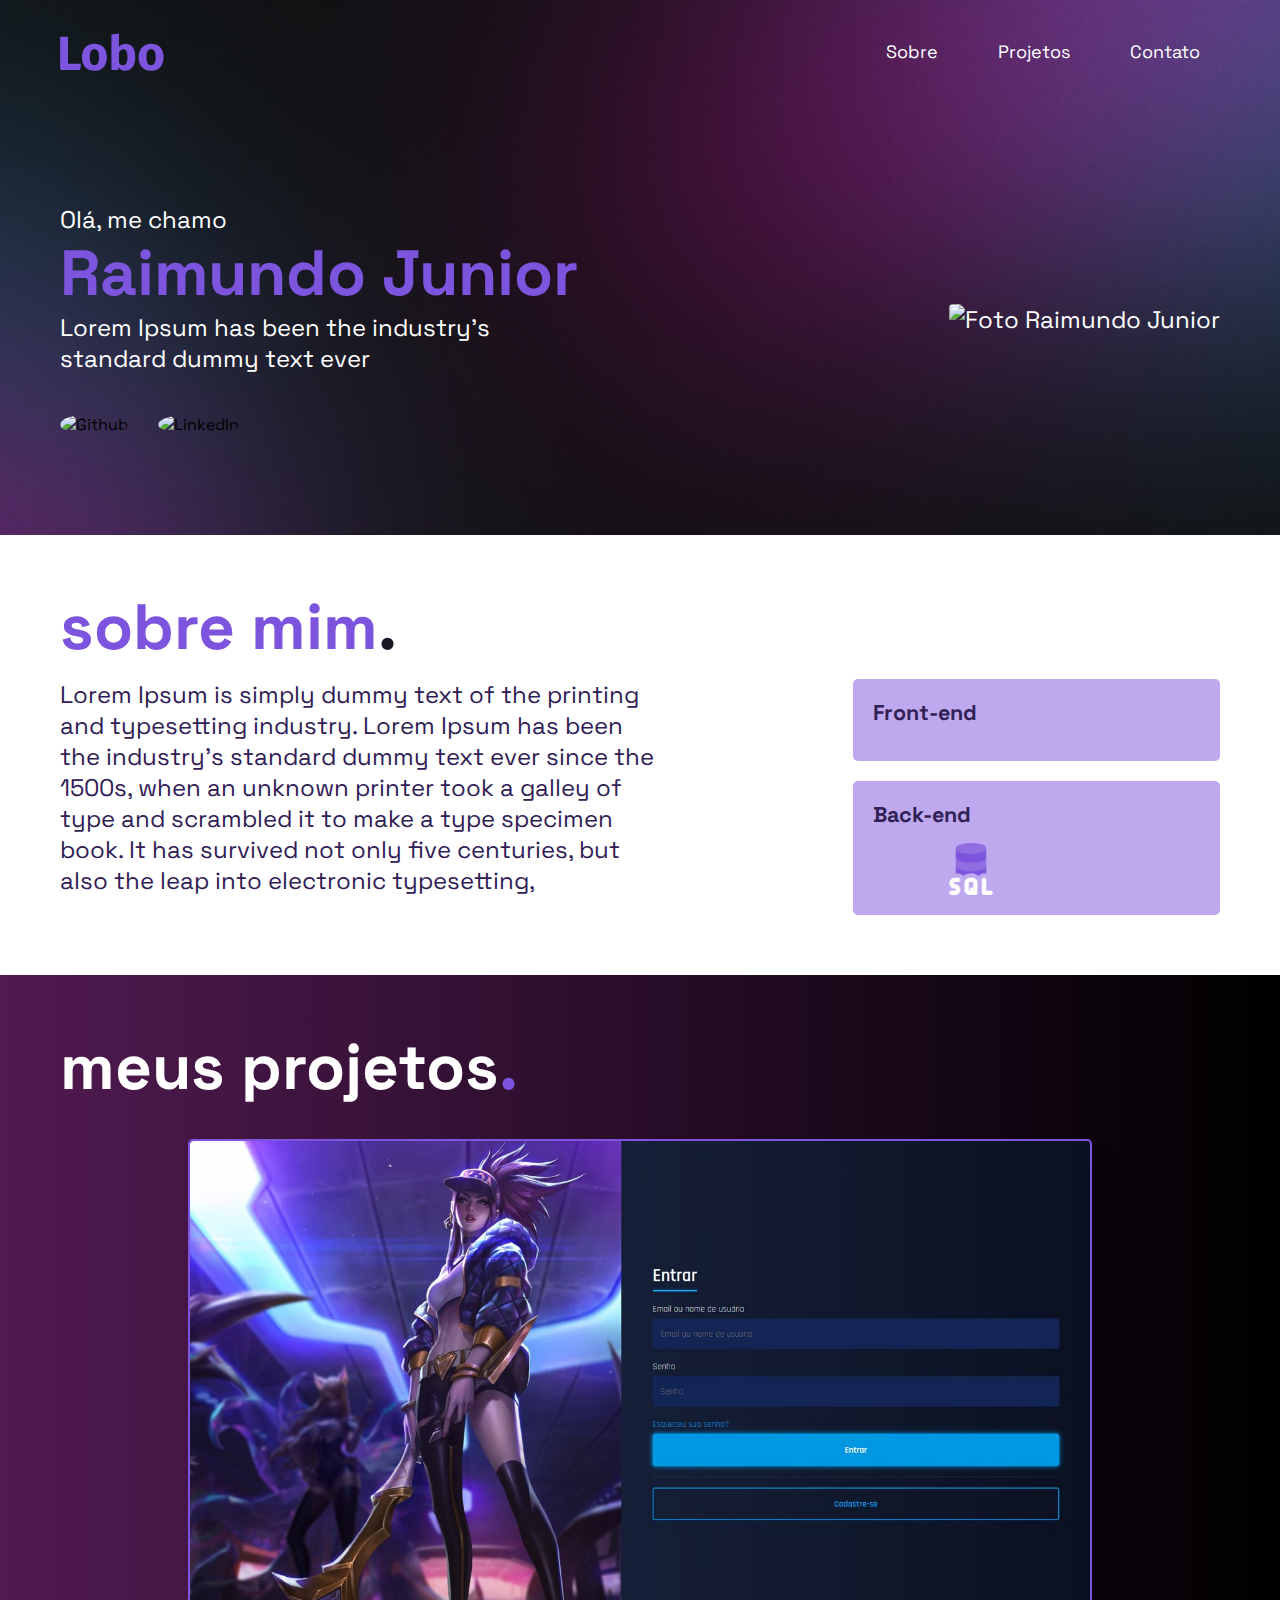
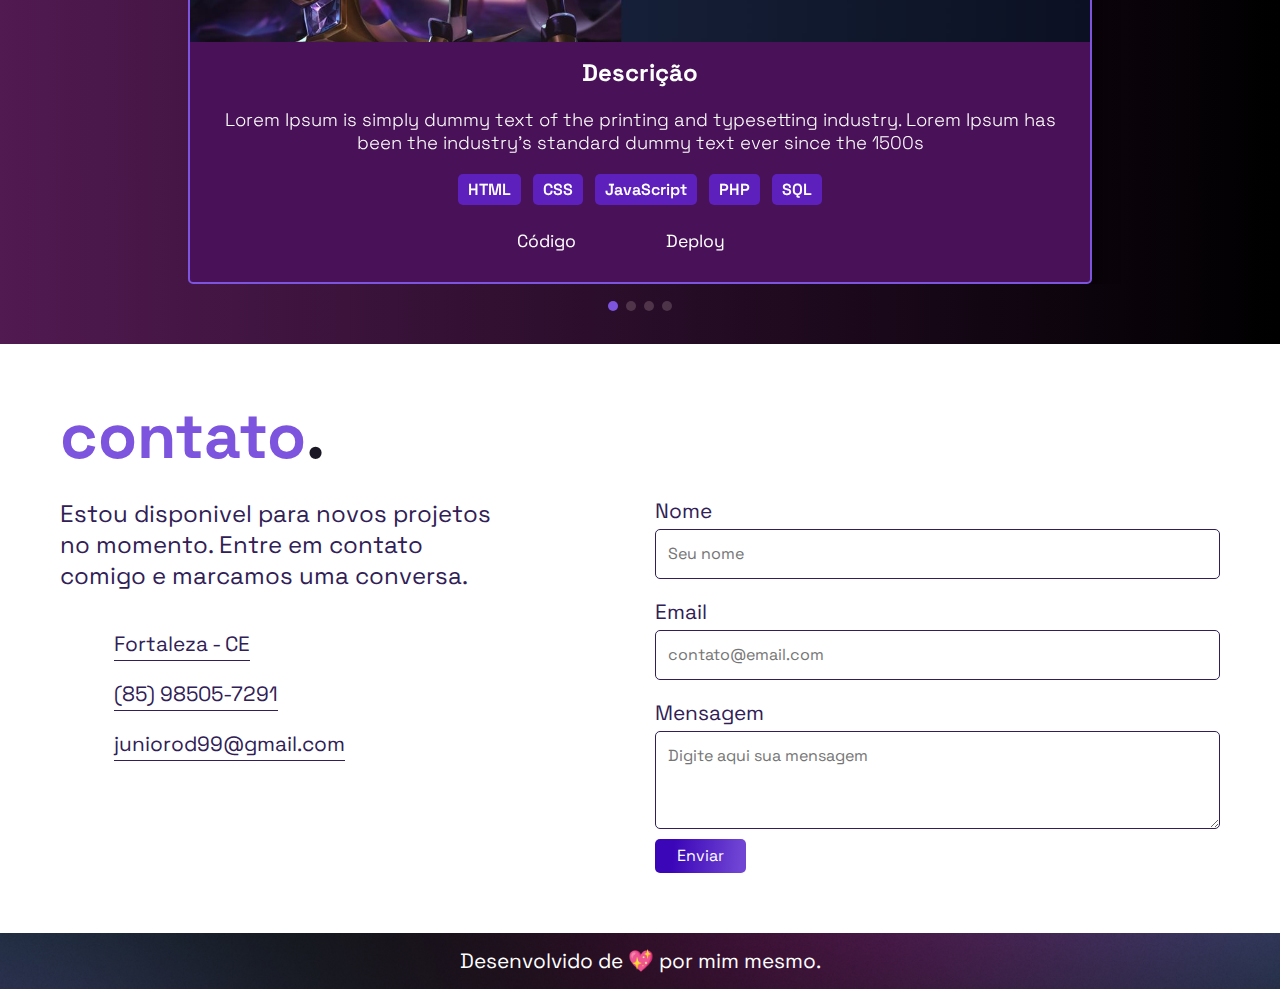
==== commit e80c5fb3: "Adicionando preload CSS" ====
--- a/index.html
+++ b/index.html
@@ -48,14 +48,14 @@
             <p class="introducao-p animate__animated animate__fadeInLeft animate__delay-4s">Lorem Ipsum has been the industry's standard dummy text ever </p>
           </div>
           <div>
-            <ul class="introducao-icones animate__animated animate__fadeInLeft animate__delay-4s">
-              <li><a href="https://github.com/juniorod99" target="_blank"><img src="./img/sociais/github.svg" width="52" height="52" alt="Github"></a></li>
-              <li><a href="https://www.linkedin.com/in/raimundojunior99/" target="_blank"><img src="./img/sociais/linkedin.svg" width="52" height="52" alt="LinkedIn"></a></li>
+            <ul class="introducao-icones">
+              <li><a href="https://github.com/juniorod99" target="_blank"><img src="./img/sociais/github.png" alt="Github"></a></li>
+              <li><a href="https://www.linkedin.com/in/raimundojunior99/" target="_blank"><img src="./img/sociais/linkedin-quad.png" alt="LinkedIn"></a></li>
             </ul>
           </div>
         </div>
         <div>
-          <img class="introducao-foto introducao-p animate__animated animate__fadeInRight animate__delay-2s" src="./img/perfil-circulo.png" alt="Foto Raimundo Junior">
+          <img class="introducao-foto introducao-p animate__animated animate__fadeInRight animate__delay-2s" src="./img/perfil-roxo.png" alt="Foto Raimundo Junior">
         </div>
       </div>
     </main>
@@ -72,9 +72,9 @@
           <li class="tecnologia">
             <h3>Front-end</h3>
             <div class="tecnologia-icones">
-              <img src="./img/icones/html.svg" width="52" height="52" alt="HTML">
-              <img src="./img/icones/css.svg" width="52" height="52" alt="CSS">
-              <img src="./img/icones/js.svg" width="52" height="52" alt="JavaScript">
+              <img src="./img/roxo/html.png" alt="">
+              <img src="./img/roxo/css.png" alt="">
+              <img src="./img/roxo/js.png" alt="">
 
             </div>
           </li>
@@ -82,8 +82,8 @@
           <li class="tecnologia">
             <h3>Back-end</h3>
             <div class="tecnologia-icones">
-              <img src="./img/icones/php.svg" width="52" height="52" alt="PHP">
-              <img src="./img/icones/sql.png" width="52" height="52" alt="SQL">
+              <img src="./img/roxo/php.png" alt="">
+              <img src="./img/roxo/sql.png" alt="">
             </div>
           </li>
         </ul>
@@ -100,78 +100,6 @@
           <div class="card swiper-slide">
             <div class="border">
               <div class="projeto-imagem">
-                <img src="./img/projetos/login2.png" width="1447" height="806" alt="">
-              </div>
-              <div class="projeto-detalhes">
-                <h3 class="projeto-descricao">Descrição</h3>
-                <p class="projeto-texto">Lorem Ipsum is simply dummy text of the printing and typesetting industry. Lorem Ipsum has been the industry's standard dummy text ever since the 1500s</p>
-                <div class="projeto-itens">
-                  <ul class="projeto-tecnologias">
-                    <li>HTML</li>
-                    <li>CSS</li>
-                    <li>JavaScript</li>
-                    <li>PHP</li>
-                    <li>SQL</li>
-                  </ul>
-                  <ul class="projeto-links">
-                    <li><a href="#"><span>Código</span><img src="./img/sociais/github.svg" width="24" height="24" alt=""></a></li>
-                    <li><a href="#"><span>Deploy</span><img src="./img/icones/link.svg" width="24" height="24" alt=""></a></li>
-                  </ul>
-                </div>
-              </div>
-            </div>
-          </div>
-          <div class="card swiper-slide">
-            <div class="border">
-              <div class="projeto-imagem">
-                <img src="./img/projetos/lista.png" width="1449" height="805" alt="">
-              </div>
-              <div class="projeto-detalhes">
-                <h3 class="projeto-descricao">Descrição</h3>
-                <p class="projeto-texto">Lorem Ipsum is simply dummy text of the printing and typesetting industry. Lorem Ipsum has been the industry's standard dummy text ever since the 1500s</p>
-                <div class="projeto-itens">
-                  <ul class="projeto-tecnologias">
-                    <li>HTML</li>
-                    <li>CSS</li>
-                    <li>JavaScript</li>
-                    <li>PHP</li>
-                    <li>SQL</li>
-                  </ul>
-                  <ul class="projeto-links">
-                    <li><a href="#"><span>Código</span><img src="./img/sociais/github.svg" width="24" height="24" alt=""></a></li>
-                    <li><a href="#"><span>Deploy</span><img src="./img/icones/link.svg" width="24" height="24" alt=""></a></li>
-                  </ul>
-                </div>
-              </div>
-            </div>
-          </div>
-          <div class="card swiper-slide">
-            <div class="border">
-              <div class="projeto-imagem">
-                <img src="./img/projetos/perfil.png" width="1447" height="806" alt="">
-              </div>
-              <div class="projeto-detalhes">
-                <h3 class="projeto-descricao">Descrição</h3>
-                <p class="projeto-texto">Lorem Ipsum is simply dummy text of the printing and typesetting industry. Lorem Ipsum has been the industry's standard dummy text ever since the 1500s</p>
-                <div class="projeto-itens">
-                  <ul class="projeto-tecnologias">
-                    <li>HTML</li>
-                    <li>CSS</li>
-                    <li>JavaScript</li>
-                    <li>PHP</li>
-                    <li>SQL</li>
-                  </ul>
-                  <ul class="projeto-links">
-                    <li><a href="#"><span>Código</span><img src="./img/sociais/github.svg" width="24" height="24" alt=""></a></li>
-                    <li><a href="#"><span>Deploy</span><img src="./img/icones/link.svg" width="24" height="24" alt=""></a></li>
-                  </ul>
-                </div>
-              </div>
-            </div>
-          </div>
-          <div class="card swiper-slide">
-            <div class="border">
-              <div class="projeto-imagem">
                 <img src="./img/projetos/login2.png" alt="">
               </div>
               <div class="projeto-detalhes">
@@ -186,8 +114,80 @@
                     <li>SQL</li>
                   </ul>
                   <ul class="projeto-links">
-                    <li><a href="#"><span>Código</span><img src="./img/sociais/github.svg" width="24" height="24" alt=""></a></li>
-                    <li><a href="#"><span>Deploy</span><img src="./img/icones/link.svg" width="24" height="24" alt=""></a></li>
+                    <li><a href="#"><span>Código</span><img src="./img/sociais/github.png" alt=""></a></li>
+                    <li><a href="#"><span>Deploy</span><img src="./img/roxo/link-branco.png" alt=""></a></li>
+                  </ul>
+                </div>
+              </div>
+            </div>
+          </div>
+          <div class="card swiper-slide">
+            <div class="border">
+              <div class="projeto-imagem">
+                <img src="./img/projetos/lista.png" alt="">
+              </div>
+              <div class="projeto-detalhes">
+                <h3 class="projeto-descricao">Descrição</h3>
+                <p class="projeto-texto">Lorem Ipsum is simply dummy text of the printing and typesetting industry. Lorem Ipsum has been the industry's standard dummy text ever since the 1500s</p>
+                <div class="projeto-itens">
+                  <ul class="projeto-tecnologias">
+                    <li>HTML</li>
+                    <li>CSS</li>
+                    <li>JavaScript</li>
+                    <li>PHP</li>
+                    <li>SQL</li>
+                  </ul>
+                  <ul class="projeto-links">
+                    <li><a href="#"><span>Código</span><img src="./img/sociais/github.png" alt=""></a></li>
+                    <li><a href="#"><span>Deploy</span><img src="./img/roxo/link-branco.png" alt=""></a></li>
+                  </ul>
+                </div>
+              </div>
+            </div>
+          </div>
+          <div class="card swiper-slide">
+            <div class="border">
+              <div class="projeto-imagem">
+                <img src="./img/projetos/perfil.png" alt="">
+              </div>
+              <div class="projeto-detalhes">
+                <h3 class="projeto-descricao">Descrição</h3>
+                <p class="projeto-texto">Lorem Ipsum is simply dummy text of the printing and typesetting industry. Lorem Ipsum has been the industry's standard dummy text ever since the 1500s</p>
+                <div class="projeto-itens">
+                  <ul class="projeto-tecnologias">
+                    <li>HTML</li>
+                    <li>CSS</li>
+                    <li>JavaScript</li>
+                    <li>PHP</li>
+                    <li>SQL</li>
+                  </ul>
+                  <ul class="projeto-links">
+                    <li><a href="#"><span>Código</span><img src="./img/sociais/github.png" alt=""></a></li>
+                    <li><a href="#"><span>Deploy</span><img src="./img/roxo/link-branco.png" alt=""></a></li>
+                  </ul>
+                </div>
+              </div>
+            </div>
+          </div>
+          <div class="card swiper-slide">
+            <div class="border">
+              <div class="projeto-imagem">
+                <img src="./img/projetos/login2.png" alt="">
+              </div>
+              <div class="projeto-detalhes">
+                <h3 class="projeto-descricao">Descrição</h3>
+                <p class="projeto-texto">Lorem Ipsum is simply dummy text of the printing and typesetting industry. Lorem Ipsum has been the industry's standard dummy text ever since the 1500s</p>
+                <div class="projeto-itens">
+                  <ul class="projeto-tecnologias">
+                    <li>HTML</li>
+                    <li>CSS</li>
+                    <li>JavaScript</li>
+                    <li>PHP</li>
+                    <li>SQL</li>
+                  </ul>
+                  <ul class="projeto-links">
+                    <li><a href="#"><span>Código</span><img src="./img/sociais/github.png" alt=""></a></li>
+                    <li><a href="#"><span>Deploy</span><img src="./img/roxo/link-branco.png" alt=""></a></li>
                   </ul>
                 </div>
               </div>
@@ -213,9 +213,9 @@
         <p class="contato-texto">Estou disponivel para novos projetos no momento. Entre em contato comigo e marcamos uma conversa.</p>
 
         <ul class="contato-lista">
-          <li><img src="./img/icones/pin.svg" width="34" height="34" alt=""><span>Fortaleza - CE</span></li>
-          <li><img src="./img/icones/whatsapp.svg" width="34" height="34" alt=""><span>(85) 98505-7291</span></li>
-          <li><img src="./img/icones/email.svg" width="34" height="34" alt=""><span>juniorod99@gmail.com</span></li>
+          <li><img src="./img/roxo/pin.png" alt=""><span>Fortaleza - CE</span></li>
+          <li><img src="./img/roxo/whatsapp.png" alt=""><span>(85) 98505-7291</span></li>
+          <li><img src="./img/roxo/email.png" alt=""><span>juniorod99@gmail.com</span></li>
         </ul>
       </div>
       <div class="contato-form">
@@ -247,10 +247,10 @@
   </footer>
 
   <!-- <script src="./js/swiper-bundle.min.js"></script> -->
-  <script defer src="https://cdn.jsdelivr.net/npm/swiper@10/swiper-bundle.min.js"></script>
-  <script defer src="./js/script.js"></script>
-  <script defer src="./js/menu.js"></script>
-  <script defer src="./js/backButton.js"></script>
+  <script src="https://cdn.jsdelivr.net/npm/swiper@10/swiper-bundle.min.js"></script>
+  <script src="./js/script.js"></script>
+  <script src="./js/menu.js"></script>
+  <script src="./js/backButton.js"></script>
 </body>
 
-</html>+</html>
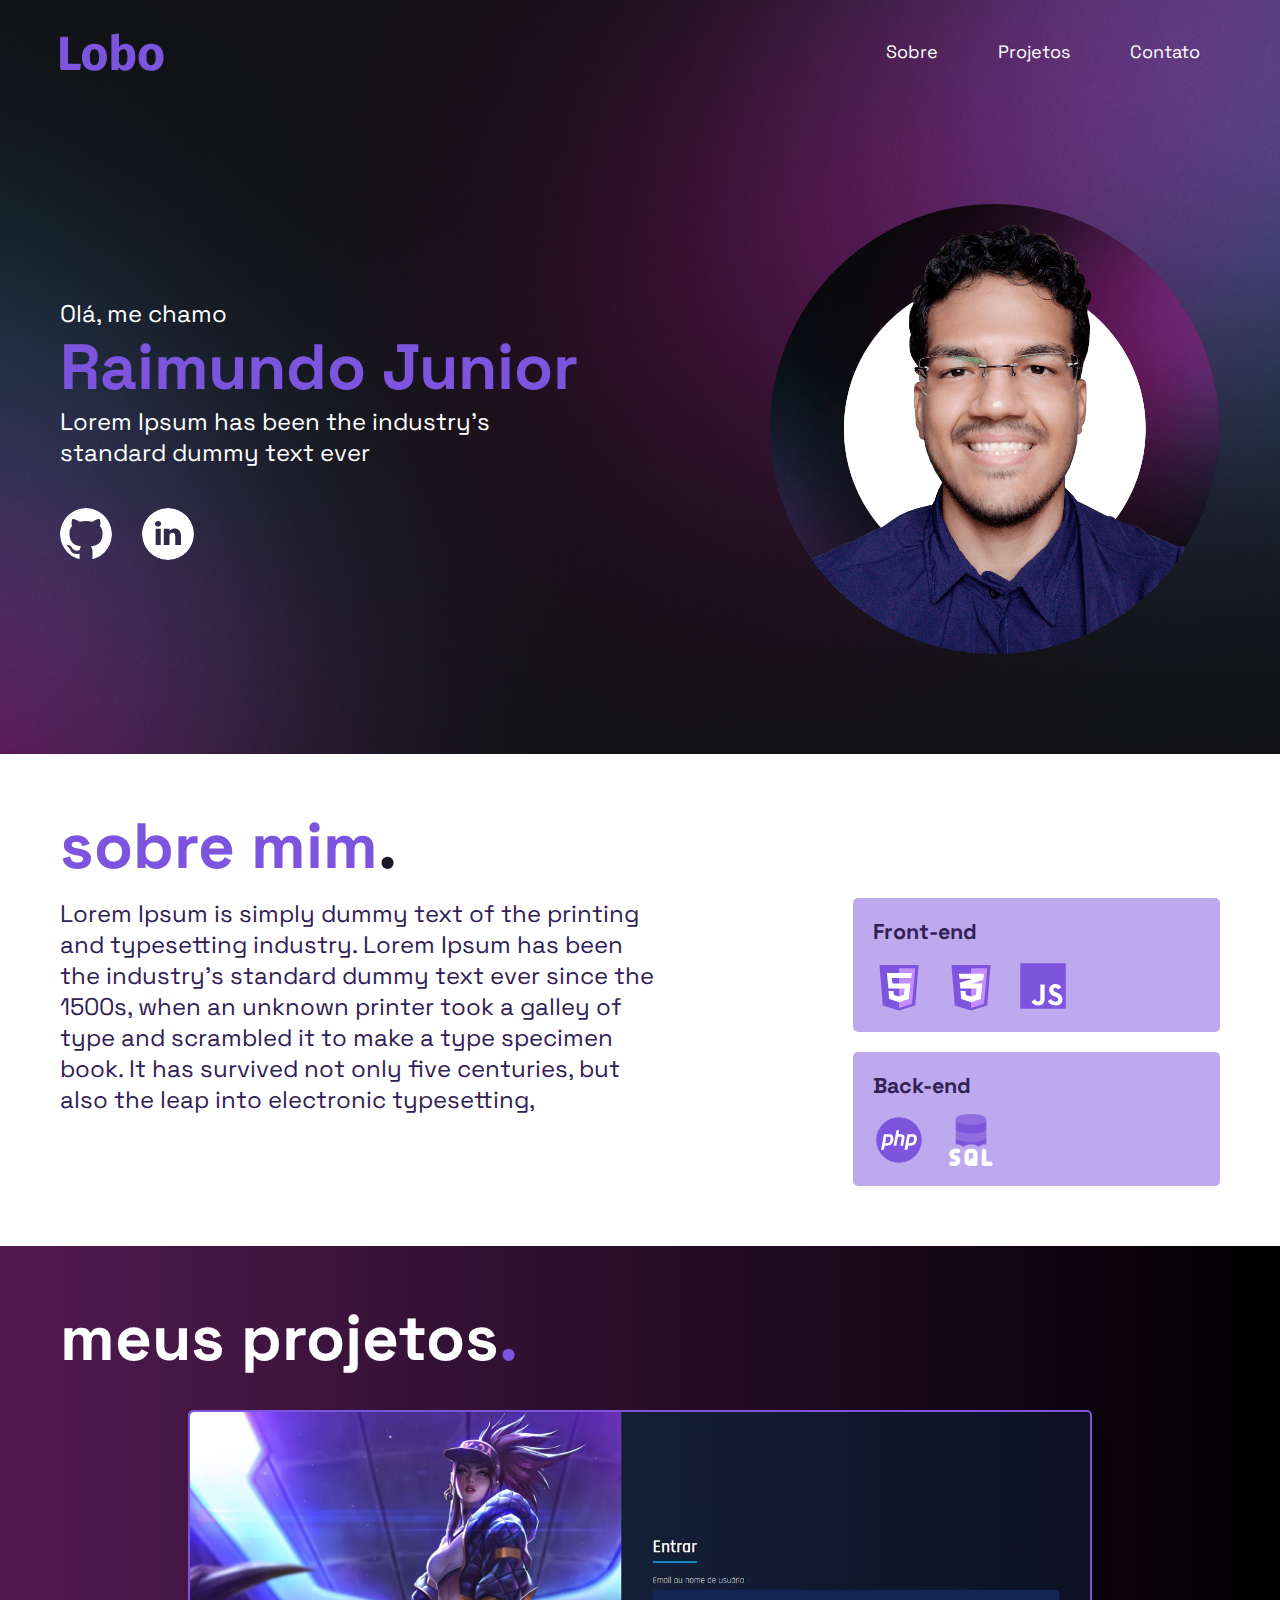
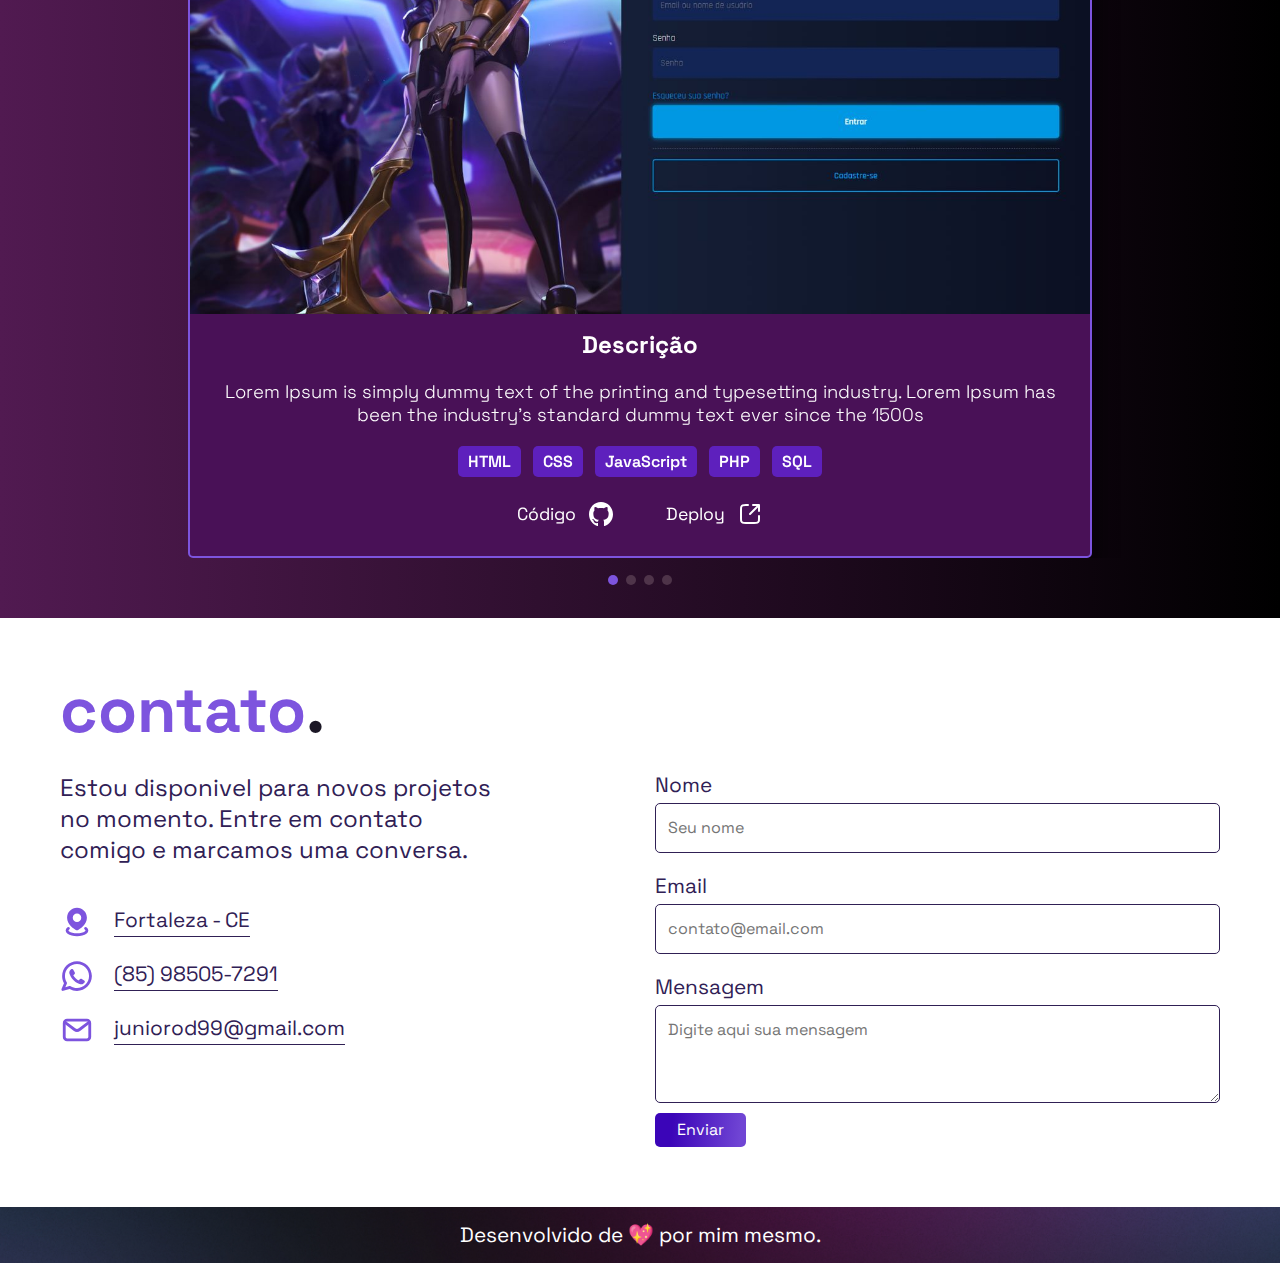
==== commit ad87d08a: "Merge branch 'main' of https://github.com/juniorod99/portfolio" ====
--- a/index.html
+++ b/index.html
@@ -48,14 +48,14 @@
             <p class="introducao-p animate__animated animate__fadeInLeft animate__delay-4s">Lorem Ipsum has been the industry's standard dummy text ever </p>
           </div>
           <div>
-            <ul class="introducao-icones">
-              <li><a href="https://github.com/juniorod99" target="_blank"><img src="./img/sociais/github.png" alt="Github"></a></li>
-              <li><a href="https://www.linkedin.com/in/raimundojunior99/" target="_blank"><img src="./img/sociais/linkedin-quad.png" alt="LinkedIn"></a></li>
+            <ul class="introducao-icones animate__animated animate__fadeInLeft animate__delay-4s">
+              <li><a href="https://github.com/juniorod99" target="_blank"><img src="./img/sociais/github.svg" width="52" height="52" alt="Github"></a></li>
+              <li><a href="https://www.linkedin.com/in/raimundojunior99/" target="_blank"><img src="./img/sociais/linkedin.svg" width="52" height="52" alt="LinkedIn"></a></li>
             </ul>
           </div>
         </div>
         <div>
-          <img class="introducao-foto introducao-p animate__animated animate__fadeInRight animate__delay-2s" src="./img/perfil-roxo.png" alt="Foto Raimundo Junior">
+          <img class="introducao-foto introducao-p animate__animated animate__fadeInRight animate__delay-2s" src="./img/perfil-circulo.png" alt="Foto Raimundo Junior">
         </div>
       </div>
     </main>
@@ -72,9 +72,9 @@
           <li class="tecnologia">
             <h3>Front-end</h3>
             <div class="tecnologia-icones">
-              <img src="./img/roxo/html.png" alt="">
-              <img src="./img/roxo/css.png" alt="">
-              <img src="./img/roxo/js.png" alt="">
+              <img src="./img/icones/html.svg" width="52" height="52" alt="HTML">
+              <img src="./img/icones/css.svg" width="52" height="52" alt="CSS">
+              <img src="./img/icones/js.svg" width="52" height="52" alt="JavaScript">
 
             </div>
           </li>
@@ -82,8 +82,8 @@
           <li class="tecnologia">
             <h3>Back-end</h3>
             <div class="tecnologia-icones">
-              <img src="./img/roxo/php.png" alt="">
-              <img src="./img/roxo/sql.png" alt="">
+              <img src="./img/icones/php.svg" width="52" height="52" alt="PHP">
+              <img src="./img/icones/sql.png" width="52" height="52" alt="SQL">
             </div>
           </li>
         </ul>
@@ -100,6 +100,78 @@
           <div class="card swiper-slide">
             <div class="border">
               <div class="projeto-imagem">
+                <img src="./img/projetos/login2.png" width="1447" height="806" alt="">
+              </div>
+              <div class="projeto-detalhes">
+                <h3 class="projeto-descricao">Descrição</h3>
+                <p class="projeto-texto">Lorem Ipsum is simply dummy text of the printing and typesetting industry. Lorem Ipsum has been the industry's standard dummy text ever since the 1500s</p>
+                <div class="projeto-itens">
+                  <ul class="projeto-tecnologias">
+                    <li>HTML</li>
+                    <li>CSS</li>
+                    <li>JavaScript</li>
+                    <li>PHP</li>
+                    <li>SQL</li>
+                  </ul>
+                  <ul class="projeto-links">
+                    <li><a href="#"><span>Código</span><img src="./img/sociais/github.svg" width="24" height="24" alt=""></a></li>
+                    <li><a href="#"><span>Deploy</span><img src="./img/icones/link.svg" width="24" height="24" alt=""></a></li>
+                  </ul>
+                </div>
+              </div>
+            </div>
+          </div>
+          <div class="card swiper-slide">
+            <div class="border">
+              <div class="projeto-imagem">
+                <img src="./img/projetos/lista.png" width="1449" height="805" alt="">
+              </div>
+              <div class="projeto-detalhes">
+                <h3 class="projeto-descricao">Descrição</h3>
+                <p class="projeto-texto">Lorem Ipsum is simply dummy text of the printing and typesetting industry. Lorem Ipsum has been the industry's standard dummy text ever since the 1500s</p>
+                <div class="projeto-itens">
+                  <ul class="projeto-tecnologias">
+                    <li>HTML</li>
+                    <li>CSS</li>
+                    <li>JavaScript</li>
+                    <li>PHP</li>
+                    <li>SQL</li>
+                  </ul>
+                  <ul class="projeto-links">
+                    <li><a href="#"><span>Código</span><img src="./img/sociais/github.svg" width="24" height="24" alt=""></a></li>
+                    <li><a href="#"><span>Deploy</span><img src="./img/icones/link.svg" width="24" height="24" alt=""></a></li>
+                  </ul>
+                </div>
+              </div>
+            </div>
+          </div>
+          <div class="card swiper-slide">
+            <div class="border">
+              <div class="projeto-imagem">
+                <img src="./img/projetos/perfil.png" width="1447" height="806" alt="">
+              </div>
+              <div class="projeto-detalhes">
+                <h3 class="projeto-descricao">Descrição</h3>
+                <p class="projeto-texto">Lorem Ipsum is simply dummy text of the printing and typesetting industry. Lorem Ipsum has been the industry's standard dummy text ever since the 1500s</p>
+                <div class="projeto-itens">
+                  <ul class="projeto-tecnologias">
+                    <li>HTML</li>
+                    <li>CSS</li>
+                    <li>JavaScript</li>
+                    <li>PHP</li>
+                    <li>SQL</li>
+                  </ul>
+                  <ul class="projeto-links">
+                    <li><a href="#"><span>Código</span><img src="./img/sociais/github.svg" width="24" height="24" alt=""></a></li>
+                    <li><a href="#"><span>Deploy</span><img src="./img/icones/link.svg" width="24" height="24" alt=""></a></li>
+                  </ul>
+                </div>
+              </div>
+            </div>
+          </div>
+          <div class="card swiper-slide">
+            <div class="border">
+              <div class="projeto-imagem">
                 <img src="./img/projetos/login2.png" alt="">
               </div>
               <div class="projeto-detalhes">
@@ -114,80 +186,8 @@
                     <li>SQL</li>
                   </ul>
                   <ul class="projeto-links">
-                    <li><a href="#"><span>Código</span><img src="./img/sociais/github.png" alt=""></a></li>
-                    <li><a href="#"><span>Deploy</span><img src="./img/roxo/link-branco.png" alt=""></a></li>
-                  </ul>
-                </div>
-              </div>
-            </div>
-          </div>
-          <div class="card swiper-slide">
-            <div class="border">
-              <div class="projeto-imagem">
-                <img src="./img/projetos/lista.png" alt="">
-              </div>
-              <div class="projeto-detalhes">
-                <h3 class="projeto-descricao">Descrição</h3>
-                <p class="projeto-texto">Lorem Ipsum is simply dummy text of the printing and typesetting industry. Lorem Ipsum has been the industry's standard dummy text ever since the 1500s</p>
-                <div class="projeto-itens">
-                  <ul class="projeto-tecnologias">
-                    <li>HTML</li>
-                    <li>CSS</li>
-                    <li>JavaScript</li>
-                    <li>PHP</li>
-                    <li>SQL</li>
-                  </ul>
-                  <ul class="projeto-links">
-                    <li><a href="#"><span>Código</span><img src="./img/sociais/github.png" alt=""></a></li>
-                    <li><a href="#"><span>Deploy</span><img src="./img/roxo/link-branco.png" alt=""></a></li>
-                  </ul>
-                </div>
-              </div>
-            </div>
-          </div>
-          <div class="card swiper-slide">
-            <div class="border">
-              <div class="projeto-imagem">
-                <img src="./img/projetos/perfil.png" alt="">
-              </div>
-              <div class="projeto-detalhes">
-                <h3 class="projeto-descricao">Descrição</h3>
-                <p class="projeto-texto">Lorem Ipsum is simply dummy text of the printing and typesetting industry. Lorem Ipsum has been the industry's standard dummy text ever since the 1500s</p>
-                <div class="projeto-itens">
-                  <ul class="projeto-tecnologias">
-                    <li>HTML</li>
-                    <li>CSS</li>
-                    <li>JavaScript</li>
-                    <li>PHP</li>
-                    <li>SQL</li>
-                  </ul>
-                  <ul class="projeto-links">
-                    <li><a href="#"><span>Código</span><img src="./img/sociais/github.png" alt=""></a></li>
-                    <li><a href="#"><span>Deploy</span><img src="./img/roxo/link-branco.png" alt=""></a></li>
-                  </ul>
-                </div>
-              </div>
-            </div>
-          </div>
-          <div class="card swiper-slide">
-            <div class="border">
-              <div class="projeto-imagem">
-                <img src="./img/projetos/login2.png" alt="">
-              </div>
-              <div class="projeto-detalhes">
-                <h3 class="projeto-descricao">Descrição</h3>
-                <p class="projeto-texto">Lorem Ipsum is simply dummy text of the printing and typesetting industry. Lorem Ipsum has been the industry's standard dummy text ever since the 1500s</p>
-                <div class="projeto-itens">
-                  <ul class="projeto-tecnologias">
-                    <li>HTML</li>
-                    <li>CSS</li>
-                    <li>JavaScript</li>
-                    <li>PHP</li>
-                    <li>SQL</li>
-                  </ul>
-                  <ul class="projeto-links">
-                    <li><a href="#"><span>Código</span><img src="./img/sociais/github.png" alt=""></a></li>
-                    <li><a href="#"><span>Deploy</span><img src="./img/roxo/link-branco.png" alt=""></a></li>
+                    <li><a href="#"><span>Código</span><img src="./img/sociais/github.svg" width="24" height="24" alt=""></a></li>
+                    <li><a href="#"><span>Deploy</span><img src="./img/icones/link.svg" width="24" height="24" alt=""></a></li>
                   </ul>
                 </div>
               </div>
@@ -213,9 +213,9 @@
         <p class="contato-texto">Estou disponivel para novos projetos no momento. Entre em contato comigo e marcamos uma conversa.</p>
 
         <ul class="contato-lista">
-          <li><img src="./img/roxo/pin.png" alt=""><span>Fortaleza - CE</span></li>
-          <li><img src="./img/roxo/whatsapp.png" alt=""><span>(85) 98505-7291</span></li>
-          <li><img src="./img/roxo/email.png" alt=""><span>juniorod99@gmail.com</span></li>
+          <li><img src="./img/icones/pin.svg" width="34" height="34" alt=""><span>Fortaleza - CE</span></li>
+          <li><img src="./img/icones/whatsapp.svg" width="34" height="34" alt=""><span>(85) 98505-7291</span></li>
+          <li><img src="./img/icones/email.svg" width="34" height="34" alt=""><span>juniorod99@gmail.com</span></li>
         </ul>
       </div>
       <div class="contato-form">
@@ -247,10 +247,10 @@
   </footer>
 
   <!-- <script src="./js/swiper-bundle.min.js"></script> -->
-  <script src="https://cdn.jsdelivr.net/npm/swiper@10/swiper-bundle.min.js"></script>
-  <script src="./js/script.js"></script>
-  <script src="./js/menu.js"></script>
-  <script src="./js/backButton.js"></script>
+  <script defer src="https://cdn.jsdelivr.net/npm/swiper@10/swiper-bundle.min.js"></script>
+  <script defer src="./js/script.js"></script>
+  <script defer src="./js/menu.js"></script>
+  <script defer src="./js/backButton.js"></script>
 </body>
 
 </html>
